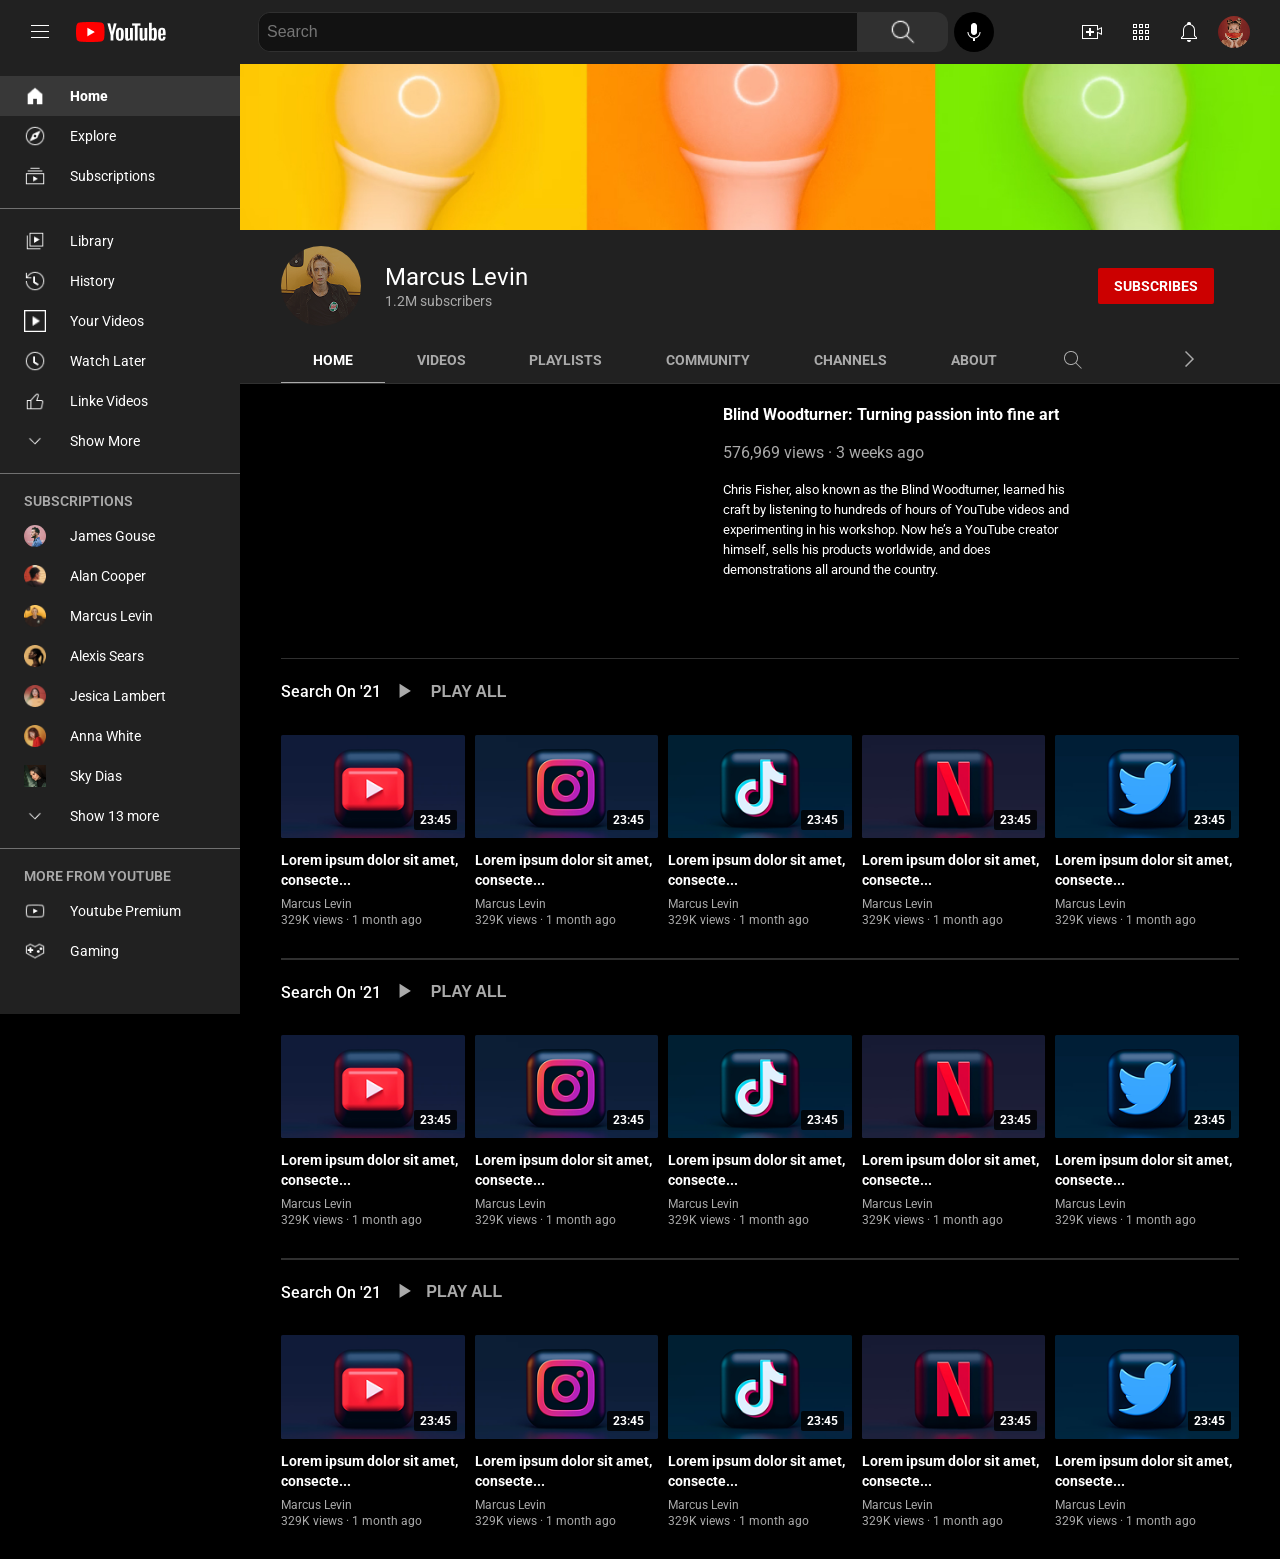
==== channel.html @ 59dda1d0 "비디오 섹션 추가" ====
<!doctype html>
<html lang="ko">
  <head>
    <meta charset="UTF-8" />
    <link rel="icon" type="image/x-icon" href="./favicon.ico" />
    <meta name="viewport" content="width=device-width, initial-scale=1.0" />
    <meta name="description" content="이스트소프트 오르미 프론트엔드 15기 First Class 1차 프로젝트 Youtube 클론 코딩입니다." />
    <meta name="author" content="정다혜, 김내현, 김지훈" />
    <meta name="keywords" content="유튜브 클론, HTML, CSS, Video, 오르미, 이스트소프트" />
    <!-- material icon -->
    <link href="https://fonts.googleapis.com/css2?family=Material+Symbols+Outlined" rel="stylesheet" />
    <!--- reset css --->
    <link rel="stylesheet" href="./css/reset.css" />
    <link rel="stylesheet" href="./css/common.css" />
    <link rel="stylesheet" href="./css/header.css" />
    <link rel="stylesheet" href="./css/channel.css" />

    <title>First Class Youtube - Channel</title>
  </head>
  <body>
    <div class="container">
      <header class="header">
        <!-- 모바일 검색창 체크 박스 -->
        <input type="checkbox" id="MobileSearch" class="mobile-checkbox" />
        <!-- 햄배거 버튼 체크박스 -->
        <input type="checkbox" id="CheckBox" class="header-hamburger" />
        <div class="hamburger-container">
          <label for="CheckBox" class="hamburger-label">
            <img src="./images/main/icon-hamburger.png" alt="햄버거버튼" />
          </label>
          <img src="./images/main/Logo.png" alt="로고" class="logo-img" />
        </div>
        <!-- 헤더 검색 컨테이너 -->
        <div class="search-container">
          <!-- 모바일 뒤로가기 버튼 -->
          <label for="MobileSearch" class="back-btn">←</label>
          <!--  검색 컨테이너 -->
          <div class="header-search-container">
            <div class="header-search">
              <input type="text" placeholder="Search" />
              <!-- 검색 히스토리 -->
              <div class="search-history">
                <ul>
                  <li>
                    <a href="#"><span class="material-symbols-outlined"> history </span> 오르미 <span class="material-symbols-outlined history-close"> close </span></a>
                  </li>
                  <li>
                    <a href="#"><span class="material-symbols-outlined"> history </span> 프론트엔드 <span class="material-symbols-outlined history-close"> close </span></a>
                  </li>
                  <li>
                    <a href="#"><span class="material-symbols-outlined"> history </span> First Class <span class="material-symbols-outlined history-close"> close </span></a>
                  </li>
                  <li>
                    <a href="#"><span class="material-symbols-outlined"> history </span> 프로젝트 <span class="material-symbols-outlined history-close"> close </span></a>
                  </li>
                </ul>
              </div>
            </div>
            <button class="search-btn">
              <img src="./images/main/btn-search.png" alt="검색버튼" />
            </button>
          </div>
          <!-- 마이크 버튼 -->
          <div class="header-mic-container">
            <img src="./images/main/btn-mic.png" alt="마이크버튼" />
          </div>
        </div>
        <!-- 헤더 네비 영역 -->
        <nav class="header-nav">
          <div class="header-nav-container">
            <!-- 모바일용 검색버튼 -> 클릭시 검색창 출력 -->
            <label for="MobileSearch" class="mobile-search-label">
              <img src="./images/main/btn-search.png" alt="검색버튼" />
            </label>
            <!-- 헤더-오른쪽-네비 -->
            <img src="./images/main/btn-video.png" alt="비디오버튼" class="header-profile header-play" />
            <img src="./images/main/btn-apps.png" alt="앱버튼" class="header-profile" />
            <div class="notification-container">
              <input type="checkbox" id="NotificationBtn" class="notification-btn" />
              <label for="NotificationBtn" class="notification-label">
                <img src="./images/main/btn-notifications.png" alt="알림버튼" class="header-notification"/>
              </label>
              <div class="notification-dropdown">
                <div class="notification-dropdown-area">
                  <a href="#">
                    <p>알림</p>
                    <img src="./images/main/btn-settings.png" alt="알림 버튼" class = "header-notification">
                  </a>
                </div>
                <div class = "notification-area">
                  <h2>여기에 알림이 표시 됩니다.</h2>
                </div>
              </div>
            </div>
            <div class="profile-container">
              <input type="checkbox" id="ProfileBtn" class="profile-btn" />
              <label for="ProfileBtn" class="profile-label">
                <img src="./images/main/icon-User-Avatar-1.png" alt="프로필" class="header-profile" />
              </label>
              <div class="profile-dropdown">
                <div class="profile-dropdown-area">
                  <a href="#">
                    <img src="./images/main/icon-User-Avatar-1.png" alt="프로필" class="header-profile" />
                    <p>Scarlett Johansson</p>
                  </a>

                </div>
                <div class="profile-dropdown-area">
                  <a href="#">Google 계정</a>
                  <a href="#">계정 전환</a>
                  <a href="#">로그아웃</a>
                </div>
                <div class="profile-dropdown-area">
                  <a href="#">YouTube 스튜디오</a>
                  <a href="#">프리미엄 혜택</a>
                  <a href="#">구매 항목 및 멤버십</a>
                </div>
                <div class="profile-dropdown-area">
                  <a href="#">YouTube의 내 데이터</a>
                  <a href="#">디자인: 기기 테마</a>
                  <a href="#">표시언어: 한국어</a>
                  <a href="#">제한모드: 사용 안함</a>
                  <a href="#">위치: 한국</a>
                  <a href="#">키보드 단축키</a>
                </div>
                <div class="profile-dropdown-area profile-dropdown-last">
                  <a href="#">설정</a>
                  <a href="#">고객센터</a>
                  <a href="#">의견 보내기</a>
                </div>
              </div>
            </div>
          </div>
        </nav>
      </header>
      <!-- ===================== 채널 배너 ====================== -->
      <main class="channel">
        <!--- 채널 :: 커버 이미지 -->
        <section class="channel-banner">
          <img src="./images/img/channel-banner.jpg" alt="채널 커버 이미지" />
        </section>

        <!-- ===================== 채널 정보 ===================== -->
        <section class="channel-cover">
          <!-- 왼쪽: 프로필 이미지 + 채널 정보 -->
          <div class="channel-title">
            <img src="./images/img/User-Avatar.png" alt="Marcus Levin 프로필 이미지" />

            <div class="channel-profile">
              <h1 class="channel-name">Marcus Levin</h1>
              <p class="channel-subscribers">1.2M subscribers</p>
            </div>
          </div>
          <a href="#subscribeModal" class="btn-subscribes"><span>Subscribes</span></a>
        </section>

        <!-- HOME·VIDEOS 선택 상태 저장 -->
        <input type="radio" name="channel-tab" id="tab-home" class="tab-radio" checked />
        <input type="radio" name="channel-tab" id="tab-videos" class="tab-radio" />

        <!-- ===================== 네비게이션바 ===================== -->
        <nav class="channel-toolbar">
          <ul>
            <li><label for="tab-home" class="channel-tab">HOME</label></li>
            <li><label for="tab-videos" class="channel-tab">VIDEOS</label></li>
            <li><a href="#">PLAYLISTS</a></li>
            <li><a href="#">COMMUNITY</a></li>
            <li><a href="#">CHANNELS</a></li>
            <li><a href="#">ABOUT</a></li>
          </ul>
          <!--  네이게이션바 안에 있는 버튼 (돋보기 , 화살표)  -->
          <div class="channel-actions">
            <button class="channel-search-btn">
              <!-- 돋보기 이미지 -->
              <img src="./images/img/search.png" alt="검색" />
            </button>
            <button class="channel-arrow-btn">
              <!-- 오른쪽 화살표 이미지 -->
              <img src="./images/img/chevron-right.png" alt="다음" />
            </button>
          </div>
        </nav>

        <!-- HOME에서 보여줄 기존 내용 -->
        <div class="home-content">

        <!-- ===================== 채널 :: 왼쪽 유튜브 영상 ===================== -->
        <section class="small-video">
          <div class="player">
            <iframe class="youtube-player" src="https://www.youtube.com/embed/jqlDfEeY0co" title="Blind Woodturner: Turning passion into fine art" allow="accelerometer; autoplay; clipboard-write; encrypted-media; gyroscope; picture-in-picture; web-share" allowfullscreen> </iframe>
          </div>
          <!-- 채널 :: 오른쪽 | 영상 설명 -->
          <div class="video-description">
            <h2 class="video-title">Blind Woodturner: Turning passion into fine art</h2>
            <p class="video-time">576,969 views · 3 weeks ago</p>
            <p class="video-desc">
              Chris Fisher, also known as the Blind Woodturner, learned his<br />
              craft by listening to hundreds of hours of YouTube videos and experimenting in his workshop. Now he’s a YouTube creator<br />
              himself, sells his products worldwide, and does<br />
              demonstrations all around the country.
            </p>
          </div>


        </section>

        <!-- ===================== 영상 섹션 1 ===================== -->
        <section class="playlist">
          <!-- 섹션 1 :: 제목 -->
          <div class="playlist-header">
            <h2 class="playlist-title">Search On '21</h2>
            <!-- PLAY ALL -->
            <button type="button" class="play-all-btn">▶ &nbsp;&nbsp;&nbsp;PLAY ALL</button>
          </div>
          <!-- 섹션 1 :: 영상 카드 목록 -->
          <div class="playlist-content">
            <!-- 섹션 1 :: 영상 카드 -->
            <!-----------------------------------< 영상 01 >---------------------------------->
            <article class="video-card">
              <div class="video-relative">
                <img src="./images/img/youtube-img.png" alt="영상 썸네일" />
                <span class="play-time">23:45</span>
              </div>
              <h3 class="video-card-title">Lorem ipsum dolor sit amet, consecte...</h3>
              <p class="video-channel">Marcus Levin</p>
              <p class="video-meta">329K views · 1 month ago</p>
            </article>
            <!-----------------------------------< 영상 02 >---------------------------------->
            <article class="video-card">
              <div class="video-relative">
                <img src="./images/img/instagram-img.png" alt="영상 썸네일" />
                <span class="play-time">23:45</span>
              </div>
              <h3 class="video-card-title">Lorem ipsum dolor sit amet, consecte...</h3>
              <p class="video-channel">Marcus Levin</p>
              <p class="video-meta">329K views · 1 month ago</p>
            </article>
            <!-----------------------------------< 영상 03 >---------------------------------->
            <article class="video-card">
              <div class="video-relative">
                <img src="./images/img/tictok-img.png" alt="영상 썸네일" />
                <span class="play-time">23:45</span>
              </div>
              <h3 class="video-card-title">Lorem ipsum dolor sit amet, consecte...</h3>
              <p class="video-channel">Marcus Levin</p>
              <p class="video-meta">329K views · 1 month ago</p>
            </article>
            <!-----------------------------------< 영상 04 >---------------------------------->
            <article class="video-card">
              <div class="video-relative">
                <img src="./images/img/Netflix-img.png" alt="영상 썸네일" />
                <span class="play-time">23:45</span>
              </div>
              <h3 class="video-card-title">Lorem ipsum dolor sit amet, consecte...</h3>
              <p class="video-channel">Marcus Levin</p>
              <p class="video-meta">329K views · 1 month ago</p>
            </article>
            <!-----------------------------------< 영상 05 >---------------------------------->
            <article class="video-card">
              <div class="video-relative">
                <img src="./images/img/twitter-img.png" alt="영상 썸네일" />
                <span class="play-time">23:45</span>
              </div>
              <h3 class="video-card-title">Lorem ipsum dolor sit amet, consecte...</h3>
              <p class="video-channel">Marcus Levin</p>
              <p class="video-meta">329K views · 1 month ago</p>
            </article>
          </div>
        </section>
        <section class="playlist">
          <!-- 섹션 1 :: 제목 -->
          <div class="playlist-header">
            <h2 class="playlist-title">Search On '21</h2>
            <!-- PLAY ALL -->
            <button type="button" class="play-all-btn">▶ &nbsp;&nbsp;&nbsp;PLAY ALL</button>
          </div>
          <!-- 섹션 1 :: 영상 카드 목록 -->
          <div class="playlist-content">
            <!-- 섹션 1 :: 영상 카드 -->
            <!-----------------------------------< 영상 01 >---------------------------------->
            <article class="video-card">
              <div class="video-relative">
                <img src="./images/img/youtube-img.png" alt="영상 썸네일" />
                <span class="play-time">23:45</span>
              </div>
              <h3 class="video-card-title">Lorem ipsum dolor sit amet, consecte...</h3>
              <p class="video-channel">Marcus Levin</p>
              <p class="video-meta">329K views · 1 month ago</p>
            </article>
            <!-----------------------------------< 영상 02 >---------------------------------->
            <article class="video-card">
              <div class="video-relative">
                <img src="./images/img/instagram-img.png" alt="영상 썸네일" />
                <span class="play-time">23:45</span>
              </div>
              <h3 class="video-card-title">Lorem ipsum dolor sit amet, consecte...</h3>
              <p class="video-channel">Marcus Levin</p>
              <p class="video-meta">329K views · 1 month ago</p>
            </article>
            <!-----------------------------------< 영상 03 >---------------------------------->
            <article class="video-card">
              <div class="video-relative">
                <img src="./images/img/tictok-img.png" alt="영상 썸네일" />
                <span class="play-time">23:45</span>
              </div>
              <h3 class="video-card-title">Lorem ipsum dolor sit amet, consecte...</h3>
              <p class="video-channel">Marcus Levin</p>
              <p class="video-meta">329K views · 1 month ago</p>
            </article>
            <!-----------------------------------< 영상 04 >---------------------------------->
            <article class="video-card">
              <div class="video-relative">
                <img src="./images/img/Netflix-img.png" alt="영상 썸네일" />
                <span class="play-time">23:45</span>
              </div>
              <h3 class="video-card-title">Lorem ipsum dolor sit amet, consecte...</h3>
              <p class="video-channel">Marcus Levin</p>
              <p class="video-meta">329K views · 1 month ago</p>
            </article>
            <!-----------------------------------< 영상 05 >---------------------------------->
            <article class="video-card">
              <div class="video-relative">
                <img src="./images/img/twitter-img.png" alt="영상 썸네일" />
                <span class="play-time">23:45</span>
              </div>
              <h3 class="video-card-title">Lorem ipsum dolor sit amet, consecte...</h3>
              <p class="video-channel">Marcus Levin</p>
              <p class="video-meta">329K views · 1 month ago</p>
            </article>
          </div>
        </section>

        <!-- ===================== 영상 섹션 2 ===================== -->
        <section class="playlist">
          <!-- 섹션 2 ::  제목 -->
          <div class="playlist-header">
            <h2 class="playlist-title">Search On '21</h2>
            <!-- PLAY ALL -->
            <button type="button" class="play-all-btn">▶&nbsp;&nbsp;&nbsp;PLAY ALL</button>
          </div>
          <!-- 섹션 2 :: 영상 카드 목록 -->
          <div class="playlist-content">
            <!-- 섹션 2 :: 영상 카드 -->
            <!-----------------------------------< 영상 01 >---------------------------------->
            <article class="video-card">
              <div class="video-relative">
                <img src="./images/img/youtube-img.png" alt="영상 썸네일" />
                <span class="play-time">23:45</span>
              </div>
              <h3 class="video-card-title">Lorem ipsum dolor sit amet, consecte...</h3>
              <p class="video-channel">Marcus Levin</p>
              <p class="video-meta">329K views · 1 month ago</p>
            </article>
            <!-----------------------------------< 영상 02 >---------------------------------->
            <article class="video-card">
              <div class="video-relative">
                <img src="./images/img/instagram-img.png" alt="영상 썸네일" />
                <span class="play-time">23:45</span>
              </div>
              <h3 class="video-card-title">Lorem ipsum dolor sit amet, consecte...</h3>
              <p class="video-channel">Marcus Levin</p>
              <p class="video-meta">329K views · 1 month ago</p>
            </article>
            <!-----------------------------------< 영상 03 >---------------------------------->
            <article class="video-card">
              <div class="video-relative">
                <img src="./images/img/tictok-img.png" alt="영상 썸네일" />
                <span class="play-time">23:45</span>
              </div>
              <h3 class="video-card-title">Lorem ipsum dolor sit amet, consecte...</h3>
              <p class="video-channel">Marcus Levin</p>
              <p class="video-meta">329K views · 1 month ago</p>
            </article>
            <!-----------------------------------< 영상 04 >---------------------------------->
            <article class="video-card">
              <div class="video-relative">
                <img src="./images/img/Netflix-img.png" alt="영상 썸네일" />
                <span class="play-time">23:45</span>
              </div>
              <h3 class="video-card-title">Lorem ipsum dolor sit amet, consecte...</h3>
              <p class="video-channel">Marcus Levin</p>
              <p class="video-meta">329K views · 1 month ago</p>
            </article>
            <!-----------------------------------< 영상 05 >---------------------------------->
            <article class="video-card">
              <div class="video-relative">
                <img src="./images/img/twitter-img.png" alt="영상 썸네일" />
                <span class="play-time">23:45</span>
              </div>
              <h3 class="video-card-title">Lorem ipsum dolor sit amet, consecte...</h3>
              <p class="video-channel">Marcus Levin</p>
              <p class="video-meta">329K views · 1 month ago</p>
            </article>
          </div>
        </section>

      </div>

      <!-- VIDEOS 선택 시 표시할 내용 -->
      <div class="videos-content">
        <section class="playlist">
          <div class="playlist-header">
            <h2 class="playlist-title">Videos</h2>
            <button type="button" class="play-all-btn">
              ▶&nbsp;&nbsp;PLAY ALL
            </button>
          </div>

          <div class="playlist-content">
            <!-- 비디오 카드 넣는 위치 -->
            
            <!-- ------------------- 비 디 오 섹 션 0 1 --------------------- -->
            
            <article class="video-card">
              <div class="video-relative">
                <img src="./images/img/twitter-img.png" alt="영상 썸네일" />
                <span class="play-time">23:45</span>
              </div>
              <h3 class="video-card-title">
                Lorem ipsum dolor sit amet, consecte...
              </h3>
              <p class="video-channel">Marcus Levin</p>
              <p class="video-meta">329K views · 1 month ago</p>
            </article>

            <article class="video-card">
              <div class="video-relative">
                <img src="./images/img/Netflix-img.png" alt="영상 썸네일" />
                <span class="play-time">23:45</span>
              </div>
              <h3 class="video-card-title">
                Lorem ipsum dolor sit amet, consecte...
              </h3>
              <p class="video-channel">Marcus Levin</p>
              <p class="video-meta">329K views · 1 month ago</p>
            </article>

            <article class="video-card">
              <div class="video-relative">
                <img src="./images/img/tictok-img.png" alt="영상 썸네일" />
                <span class="play-time">23:45</span>
              </div>
              <h3 class="video-card-title">
                Lorem ipsum dolor sit amet, consecte...
              </h3>
              <p class="video-channel">Marcus Levin</p>
              <p class="video-meta">329K views · 1 month ago</p>
            </article>

            <article class="video-card">
              <div class="video-relative">
                <img src="./images/img/instagram-img.png" alt="영상 썸네일" />
                <span class="play-time">23:45</span>
              </div>
              <h3 class="video-card-title">
                Lorem ipsum dolor sit amet, consecte...
              </h3>
              <p class="video-channel">Marcus Levin</p>
              <p class="video-meta">329K views · 1 month ago</p>
            </article>

            <article class="video-card">
              <div class="video-relative">
                <img src="./images/img/youtube-img.png" alt="영상 썸네일" />
                <span class="play-time">23:45</span>
              </div>
              <h3 class="video-card-title">
                Lorem ipsum dolor sit amet, consecte...
              </h3>
              <p class="video-channel">Marcus Levin</p>
              <p class="video-meta">329K views · 1 month ago</p>
            </article>

            <!-- ------------------- 비 디 오 섹 션 0 2 --------------------- -->
          
            <article class="video-card">
              <div class="video-relative">
                <img src="./images/img/tictok-img.png" alt="영상 썸네일" />
                <span class="play-time">23:45</span>
              </div>
              <h3 class="video-card-title">
                Lorem ipsum dolor sit amet, consecte...
              </h3>
              <p class="video-channel">Marcus Levin</p>
              <p class="video-meta">329K views · 1 month ago</p>
            </article>

            <article class="video-card">
              <div class="video-relative">
                <img src="./images/img/instagram-img.png" alt="영상 썸네일" />
                <span class="play-time">23:45</span>
              </div>
              <h3 class="video-card-title">
                Lorem ipsum dolor sit amet, consecte...
              </h3>
              <p class="video-channel">Marcus Levin</p>
              <p class="video-meta">329K views · 1 month ago</p>
            </article>

            <article class="video-card">
              <div class="video-relative">
                <img src="./images/img/youtube-img.png" alt="영상 썸네일" />
                <span class="play-time">23:45</span>
              </div>
              <h3 class="video-card-title">
                Lorem ipsum dolor sit amet, consecte...
              </h3>
              <p class="video-channel">Marcus Levin</p>
              <p class="video-meta">329K views · 1 month ago</p>
            </article>

            <article class="video-card">
              <div class="video-relative">
                <img src="./images/img/Netflix-img.png" alt="영상 썸네일" />
                <span class="play-time">23:45</span>
              </div>
              <h3 class="video-card-title">
                Lorem ipsum dolor sit amet, consecte...
              </h3>
              <p class="video-channel">Marcus Levin</p>
              <p class="video-meta">329K views · 1 month ago</p>
            </article>

            <article class="video-card">
              <div class="video-relative">
                <img src="./images/img/twitter-img.png" alt="영상 썸네일" />
                <span class="play-time">23:45</span>
              </div>
              <h3 class="video-card-title">
                Lorem ipsum dolor sit amet, consecte...
              </h3>
              <p class="video-channel">Marcus Levin</p>
              <p class="video-meta">329K views · 1 month ago</p>
            </article>
            <!-- ------------------- 비 디 오 섹 션 0 3 --------------------- -->
          <article class="video-card">
              <div class="video-relative">
                <img src="./images/img/Netflix-img.png" alt="영상 썸네일" />
                <span class="play-time">23:45</span>
              </div>
              <h3 class="video-card-title">
                Lorem ipsum dolor sit amet, consecte...
              </h3>
              <p class="video-channel">Marcus Levin</p>
              <p class="video-meta">329K views · 1 month ago</p>
            </article>

            <article class="video-card">
              <div class="video-relative">
                <img src="./images/img/youtube-img.png" alt="영상 썸네일" />
                <span class="play-time">23:45</span>
              </div>
              <h3 class="video-card-title">
                Lorem ipsum dolor sit amet, consecte...
              </h3>
              <p class="video-channel">Marcus Levin</p>
              <p class="video-meta">329K views · 1 month ago</p>
            </article>

            <article class="video-card">
              <div class="video-relative">
                <img src="./images/img/twitter-img.png" alt="영상 썸네일" />
                <span class="play-time">23:45</span>
              </div>
              <h3 class="video-card-title">
                Lorem ipsum dolor sit amet, consecte...
              </h3>
              <p class="video-channel">Marcus Levin</p>
              <p class="video-meta">329K views · 1 month ago</p>
            </article>

            <article class="video-card">
              <div class="video-relative">
                <img src="./images/img/tictok-img.png" alt="영상 썸네일" />
                <span class="play-time">23:45</span>
              </div>
              <h3 class="video-card-title">
                Lorem ipsum dolor sit amet, consecte...
              </h3>
              <p class="video-channel">Marcus Levin</p>
              <p class="video-meta">329K views · 1 month ago</p>
            </article>

            <article class="video-card">
              <div class="video-relative">
                <img src="./images/img/instagram-img.png" alt="영상 썸네일" />
                <span class="play-time">23:45</span>
              </div>
              <h3 class="video-card-title">
                Lorem ipsum dolor sit amet, consecte...
              </h3>
              <p class="video-channel">Marcus Levin</p>
              <p class="video-meta">329K views · 1 month ago</p>
            </article>
          </div>
        </section>
      </div>
    </main>

    <aside class="aside">
        <div class="aside-logo">
          <label for="CheckBox" class="hamburger-label">
            <img src="./images/main/icon-hamburger.png" alt="" />
          </label>
          <img src="./images/main/Logo.png" class="logo-img" alt="" />
        </div>
        <nav class="aside-nav">
          <section class="aside-nav-container">
            <ul>
              <li class="aside-nav-item active">
                <img src="./images/main/btn-home.png" alt="홈" />
                <p>home</p>
              </li>
              <li class="aside-nav-item">
                <img src="./images/main/btn-explore.png" alt="익스플로어" />
                <p>explore</p>
              </li>
              <li class="aside-nav-item">
                <img src="./images/main/btn-subscriptions.png" alt="서브스크립션" />
                <p>subscriptions</p>
              </li>
            </ul>
          </section>

          <section class="aside-nav-container">
            <ul>
              <li class="aside-nav-item">
                <img src="./images/main/btn-Library.png" alt="라이브러리" />
                <p>library</p>
              </li>
              <li class="aside-nav-item">
                <img src="./images/main/btn-history.png" alt="히스토리" />
                <p>history</p>
              </li>
              <li class="aside-nav-item">
                <img src="./images/main/btn-yourvideos.png" alt="나의 비디오" />
                <p>your videos</p>
              </li>
              <li class="aside-nav-item">
                <img src="./images/main/btn-watchLater.png" alt="와치레이터" />
                <p>watch later</p>
              </li>
              <li class="aside-nav-item">
                <img src="./images/main/btn-likedvideos.png" alt="링크 비디오" />
                <p>linke videos</p>
              </li>
              <li class="aside-nav-item">
                <img src="./images/main/btn-arrowBotton.png" alt="더보기버튼" />
                <p>show more</p>
              </li>
            </ul>
          </section>

          <section class="aside-nav-container">
            <h2>subscriptions</h2>
            <ul>
              <li class="aside-nav-item">
                <img src="./images/main/icon-User-Avatar-2.png" alt="아바타2" class="user-avatar" />
                <p>james gouse</p>
              </li>
              <li class="aside-nav-item">
                <img src="./images/main/icon-User-Avatar-3.png" alt="아바타3" />
                <p>alan cooper</p>
              </li>
              <li class="aside-nav-item">
                <img src="./images/main/icon-User-Avatar-4.png" alt="아바타4" />
                <p>marcus levin</p>
              </li>
              <li class="aside-nav-item">
                <img src="./images/main/icon-User-Avatar-5.png" alt="아바타5" />
                <p>alexis sears</p>
              </li>
              <li class="aside-nav-item">
                <img src="./images/main/icon-User-Avatar-6.png" alt="아바타6" />
                <p>jesica lambert</p>
              </li>
              <li class="aside-nav-item">
                <img src="./images/main/icon-User-Avatar-7.png" alt="아바타7" />
                <p>anna white</p>
              </li>
              <li class="aside-nav-item">
                <img src="./images/main/icon-User-Avatar-8.png" alt="아바타8" />
                <p>sky dias</p>
              </li>
              <li class="aside-nav-item">
                <img src="./images/main/btn-arrowBotton.png" alt="더보기" />
                <p class="item-show">show 13 more</p>
              </li>
            </ul>
          </section>

          <section class="aside-nav-container">
            <h2>more from youtube</h2>
            <ul>
              <li class="aside-nav-item">
                <img src="./images/main/btn-youtubeprimium.png" alt="프리미엄" />
                <p>youtube premium</p>
              </li>
              <li class="aside-nav-item">
                <img src="./images/main/btn-gaming.png" alt="게이밍" />
                <p>gaming</p>
              </li>
              <li class="aside-nav-item">
                <img src="./images/main/btn-live.png" alt="라이브" />
                <p>live</p>
              </li>
              <li class="aside-nav-item">
                <img src="./images/main/btn-sports.png" alt="스포츠" />
                <p>sports</p>
              </li>
            </ul>
          </section>

          <section class="aside-nav-container">
            <ul>
              <li class="aside-nav-item">
                <img src="./images/main/btn-settings.png" alt="세팅" />
                <p>settings</p>
              </li>
              <li class="aside-nav-item">
                <img src="./images/main/btn-report.png" alt="리포트" />
                <p>report history</p>
              </li>
              <li class="aside-nav-item">
                <img src="./images/main/btn-help.png" alt="헬프" />
                <p>help</p>
              </li>
              <li class="aside-nav-item">
                <img src="./images/main/btn-send-feedback.png" alt="피드백" />
                <p>send feedback</p>
              </li>
            </ul>
          </section>
        </nav>
      </aside>

      <!-- 공통 :: 모달 -->
      <div id="subscribeModal" class="modal-layout">
        <div class="modal-layout-inner">
          <a href="#" class="modal-bg"></a>
          <div class="modal-content">
            <div class="subscribe-content">
              <p><span>Marcus Levin</span> 구독을 취소하시겠습니까?</p>
              <div class="subscribe-btn">
                <a href="#">취소</a>
                <a href="#" class="unsubscribe">구독 취소</a>
              </div>
            </div>
          </div>
        </div>
      </div>
    </div>
  </body>
</html>
---- css/common.css ----
/* 공통 :: 폰트 적용 */
body {
  font-family: "Roboto", sans-serif;
}

/* 공통 :: 색상 지정 */
:root {
  --bg: #212121;
  --bg-2: #000000;
  --bg-3: #181818;
  --bg-4: #303030;
  --text: #ffffff;
  --text-2: #aaaaaa;
  --accent: #cc0000;
  --hover: #717171;
}

/* 공통 :: 모달 */
.modal-layout {
  position: fixed;
  width: 100%;
  height: 100%;
  left: 0;
  top: 0;
  z-index: 1000;

  display: none;
}

.modal-layout:target {
  display: block;
}

.modal-bg {
  position: absolute;
  left: 0;
  top: 0;
  width: 100%;
  height: 100%;
  background-color: rgba(0, 0, 0, 0.5);
}

.modal-layout-inner {
  position: relative;
  display: flex;
  width: 100%;
  height: 100%;
  padding: 0 20px;
  align-items: center;
  justify-content: center;
  z-index: 10;
}

.modal-content {
  position: relative;
  max-width: 300px;
  background-color: #fff;
  padding: 16px;
  border-radius: 15px;
  height: 100%;
  max-height: 152px;
}

.subscribe-content p {
  font-size: 0.875rem;
  color: #828282;
  word-break: keep-all;
  padding: 16px 0;
}

.subscribe-content p span {
  color: #000;
}

.subscribe-btn {
  display: flex;
  justify-content: end;
  gap: 10px;
  margin-top: 31px;
}

.subscribe-btn a {
  display: block;
  font-size: 0.9375rem;
  color: #000;
  font-weight: 600;
  padding: 11px 18px;
}

.subscribe-btn a.unsubscribe {
  color: #fe2a3e;
}
---- css/header.css ----
/*=======================
1.컨테이너
=======================*/
.container {
  display: grid;
  grid-template-columns: 240px minmax(0, 1fr);
  grid-template-rows: 64px minmax(0, 1fr);
  grid-template-areas:
    "header header"
    "aside main";
}

/*=======================
2-1.헤더
=======================*/
.header {
  position: fixed;
  top: 0;
  left: 0;
  display: flex;
  background: var(--bg);
  justify-content: space-between;
  align-items: center;
  grid-area: header;
  width: 100%;
  height: 64px;
  z-index: 30;
}

/*=======================
2-2.헤더 햄버거
=======================*/
.hamburger-container {
  display: flex;
  align-items: center;
  justify-content: center;
}

.hamburger-label {
  display: flex;
  align-items: center;
  justify-items: center;
  font-weight: 700;
  color: var(--text);
  margin-left: 20px;
  cursor: pointer;
  font-size: 1.4rem;
}

.hamburger-label:hover {
  background-color: var(--hover);
  border-radius: 50%;
}

.header-hamburger {
  display: none;
}

/* 메인/채널 데스크탑 접기 */
.container:not(.page-video):has(#CheckBox:checked) {
  grid-template-columns: 70px 1fr;
}

.container:not(.page-video):has(#CheckBox:checked) .aside {
  width: 70px;
}

.container:not(.page-video):has(#CheckBox:checked) .aside h2,
.container:not(.page-video):has(#CheckBox:checked) .aside p {
  display: none;
}

/*=======================
2-3. 헤더 로고
=======================*/
.logo-img {
  cursor: pointer;
}

/*=======================
2-4.헤더 검색창
=======================*/
.search-container {
  display: flex;
  width: 100%;
  max-width: 800px;
  padding: 0 32px;
  box-sizing: border-box;
  align-items: center;
  height: 40px;
}

.header-search {
  position: relative;
  background: #121212;
  width: 100%;
  height: 100%;
  border: 1px solid var(--bg-4);
  border-top-left-radius: 12px;
  border-bottom-left-radius: 12px;
}

.header-search input {
  font-size: 1rem;
  color: #aaaaaa;
  font-weight: 400;
  border: none;
  width: 100%;
  height: 100%;
  padding: 8px;
  background: #121212;
  border-top-left-radius: 12px;
  border-bottom-left-radius: 12px;
}

.header-search:focus {
  outline: 0.05px solid var(--hover);
}

.header-search-container {
  display: flex;
  align-items: center;
  width: 100%;
  height: 100%;
}

.search-btn {
  display: flex;
  justify-content: center;
  align-items: center;
  background-color: var(--bg-4);
  width: 64px;
  height: 40px;
  border: none;
  height: 100%;
  width: 15%;
  cursor: pointer;
  border-top-right-radius: 12px;
  border-bottom-right-radius: 12px;
}

.search-btn img {
  width: 30px;
  height: 30px;
}

.search-btn:hover {
  background: var(--hover);
}

.back-btn {
  color: var(--text);
  font-weight: 700;
  border-radius: 50%;
  display: none;
  cursor: pointer;
}

.back-btn:hover {
  background: var(--hover);
}

/*=======================
2-4-1.헤더 검색창 히스토리
=======================*/
.header-search input:focus ~ .search-history {
  display: block;
}

.search-history {
  display: none;
  position: absolute;
  width: 100%;
  padding: 10px;
  left: 0;
  top: calc(100% + 2px);
  border-radius: 15px;
  z-index: 2;
  background-color: var(--bg);
}

.header-search .search-history li:hover {
  background-color: transparent;
}

.search-history li a {
  position: relative;
  display: flex;
  align-items: center;
  gap: 10px;
  padding: 10px 30px 10px 15px;
  font-size: 1rem;
  color: var(--text);
  border-radius: 10px;
}

.search-history li a span {
  font-size: 1.125rem;
}

.search-history .history-close {
  position: absolute;
  right: 8px;
  opacity: 0;
}

.search-history li a:hover .history-close {
  opacity: 1;
}

.search-history li a:hover {
  background-color: var(--bg-4);
}

/*=======================
2-5.헤더 모바일 검색창용
=======================*/
.mobile-search-container {
  display: none;
}

.mobile-checkbox {
  display: none;
}

.mobile-search-label {
  display: none;
  border-radius: 50%;
}

.mobile-search-label img {
  padding: 7px;
  cursor: pointer;
}

.mobile-search-label:hover {
  background: var(--hover);
}

/*=======================
2-6.헤더 마이크
=======================*/
.header-mic-container {
  display: flex;
  align-items: center;
  justify-content: center;
  margin-left: 6px;
  width: 40px;
  height: 40px;
  flex-shrink: 0;
  background: var(--bg-2);
  border-radius: 50%;
}

.header-mic-container img {
  width: 24px;
  height: 24px;
  cursor: pointer;
}

.header-mic-container:hover {
  background: var(--hover);
}

/*=======================
2-7.헤더 네비
=======================*/
.header-nav {
  width: 208px;
  height: 40px;
}

.header-nav-container {
  display: flex;
  justify-content: space-between;
  align-items: center;
  height: 100%;
  margin-right: 30px;
  
}

.header-notification {
  border-radius: 50%;
}

.header-notification-setting{
  cursor: pointer;
  border-radius: 50%;
  padding: 5px;
}

.header-notification-setting:hover{
  background: var(--hover);
}


.header-notification:hover {
  background: var(--hover);
  cursor: pointer;
}

.notification-btn {
  display: none;
}
.notification-container {
  position: relative;
}
.notification-label {
  display: flex;
  /* cursor: pointer; */
  border-radius: 50%;
}

.notification-dropdown {
  display: none;
  position: absolute;
  top: calc(100vh-10px);
  right: 0;
  min-width: 300px;
  min-height: 500px;
  background: var(--bg-4);
  border-radius: 12px;
  z-index: 1000;
  box-shadow: 0 4px 16px rgba(0, 0, 0, 0.4);
}
.notification-dropdown a {
  display: flex;
  align-items: center;
  justify-content: space-between;
  gap: 12px;
  padding: 0 15px;
  font-size: 0.875rem;
  color: var(--text);
  height: 50px;
  cursor: auto;
}
.notification-area {
  display: flex;
  flex-direction: column;
  align-items: center;
  justify-content: center;
  min-height: 500px;
}

.notification-area h2,
.notification-area p {
  color: var(--text);
  font-size: 0.875rem;
}

.notification-dropdown-area {
  border-bottom: 1px solid var(--hover);
}

.notification-dropdown-last {
  border-bottom: none;
}

.notification-btn:checked ~ .notification-dropdown {
  display: block;
}

.header-profile {
  cursor: pointer;
  border-radius: 50%;
}

.header-profile:hover {
  background: var(--hover);
}



.profile-btn {
  display: none;
}
.profile-container {
  position: relative;
}
.profile-label {
  display: flex;
  cursor: pointer;
  border-radius: 50%;
}
.profile-label:hover {
  background: var(--hover);
  transform: scale(1.1);
}
.profile-dropdown {
  display: none;
  position: absolute;
  top: 0;
  right: 40px;
  min-width: 200px;
  background: var(--bg-4);
  border-radius: 12px;
  padding: 8px 0;
  z-index: 1000;
  box-shadow: 0 4px 16px rgba(0, 0, 0, 0.4);
}
.profile-dropdown a {
  display: flex;
  align-items: center;
  padding: 15px 16px;
  font-size: 0.875rem;
  color: var(--text);
  gap: 12px;
}
.profile-dropdown-area {
  border-bottom: 1px solid var(--hover);
}

.profile-dropdown-last {
  border-bottom: none;
}
.profile-dropdown a:hover {
  background: var(--hover);
}

.header-profile-name a{
  cursor: auto;
}

.header-profile-name a:hover{
  background: inherit;
}

.header-profile-img{
  cursor: auto;
}

.profile-btn:checked ~ .profile-dropdown {
  display: block;
}

/*=======================
3-1.사이드바
=======================*/
.aside {
  grid-area: aside;
  width: 240px;
  background: var(--bg);
  position: fixed;
  top: 64px;
  left: 0;
  padding-bottom: 50px;
  z-index: 300;
}

.aside-logo {
  display: none;
}

.aside-nav {
  top: 64px;
  overflow-y: auto;
  height: 100vh;
  box-sizing: border-box;
  padding-bottom: 64px;
}

.aside-nav-container ul {
  list-style: none;
}

.aside-nav-item {
  display: flex;
  color: var(--text);
  align-items: center;
  gap: 24px;
  height: 40px;
  padding: 0 24px;
  cursor: pointer;
}

.aside-nav-item p:not(.item-show) {
  text-transform: capitalize;
}

.item-show::first-letter {
  text-transform: uppercase;
}

.aside-nav-item:hover {
  background: #383838;
  transition: background 0.3s;
}

.aside-nav-item p {
  font-size: 0.875rem;
}

.aside-nav-item.active {
  background: #383838;
  font-weight: 800;
}

.aside-nav-container {
  padding: 12px 0;
  border-bottom: 1px solid var(--hover);
}

.aside-nav-container h2 {
  color: var(--text-2);
  font-weight: 700;
  font-size: 0.875rem;
  text-transform: uppercase;
  padding: 8px 24px;
  font-weight: 600;
}

.aside-nav-item img {
  width: 22px;
  height: 22px;
}

.user-avatar {
  border-radius: 50%;
}

/*=======================
3-2.사이드바 스크롤
=======================*/
.aside-nav::-webkit-scrollbar {
  width: 6px;
}

.aside-nav::-webkit-scrollbar-track {
  background: transparent;
}

.aside-nav::-webkit-scrollbar-thumb {
  background: var(--hover);
  border-radius: 10px;
}

.aside-nav::-webkit-scrollbar-thumb:hover {
  background: #909090;
}

/*=======================
3-3. 비디오 페이지 전용 사이드바
=======================*/
.page-video {
  grid-template-columns: 1fr;
  grid-template-areas:
    "header"
    "main";
}

.page-video:has(#CheckBox:checked) {
  grid-template-columns: 1fr;
}

.page-video .aside {
  display: block;
  width: 240px;
  top: 0;
  left: 0;
  height: 100vh;
  z-index: 300;
  transform: translateX(-100%);
  transition: transform 0.3s ease;
}

.page-video .aside h2,
.page-video .aside p {
  display: block;
}

.page-video .aside-logo {
  display: flex;
  align-items: center;
  height: 64px;
  gap: 14px;
}

.page-video:has(#CheckBox:checked) .aside {
  transform: translateX(0);
  width: 240px;
}

.page-video:has(#CheckBox:checked)::after {
  content: "";
  display: block;
  position: fixed;
  inset: 0;
  background: rgba(0, 0, 0, 0.5);
  z-index: 200;
}

/*=======================
4-1. 반응형(테블릿)
=======================*/
@media (max-width: 1024px) {
  .container:not(.page-video) .aside-logo {
    display: none;
  }

  .container:not(.page-video) .aside {
    width: 70px;
    top: 64px;
    height: calc(100vh - 64px);
  }

  .container:not(.page-video):has(#CheckBox:checked) .aside {
    width: 240px;
    top: 0;
    height: 100vh;
    z-index: 300;
  }

  .container:not(.page-video):has(#CheckBox:checked) .aside-logo {
    display: flex;
    align-items: center;
    height: 64px;
    gap: 12px;
  }

  .mic-container {
    margin-left: 10px;
  }

  .container:not(.page-video) {
    grid-template-columns: 70px minmax(0, 1fr);
  }

  .container:not(.page-video) .aside {
    width: 70px;
    z-index: 10;
    transition: width 0.3s;
  }

  .container:not(.page-video) .aside h2,
  .container:not(.page-video) .aside p {
    display: none;
  }

  .container:not(.page-video):has(#CheckBox:checked) .aside {
    width: 240px;
  }

  .container:not(.page-video):has(#CheckBox:checked) .aside h2,
  .container:not(.page-video):has(#CheckBox:checked) .aside p {
    display: block;
  }

  .container:not(.page-video):has(#CheckBox:checked) .aside-nav-item {
    justify-content: flex-start;
    padding: 0 24px;
    gap: 24px;
  }

  .container:not(.page-video):has(#CheckBox:checked) .main::after,
  .container:not(.page-video):has(#CheckBox:checked) .channel::after {
    content: "";
    position: fixed;
    top: 64px;
    left: 0;
    width: 100%;
    height: calc(100vh - 64px);
    background: rgba(0, 0, 0, 0.5);
    z-index: 200;
  }

  .container:not(.page-video):has(#CheckBox:checked) .header::after {
    content: "";
    position: fixed;
    top: 0;
    left: 0;
    width: 100%;
    height: 64px;
    background: rgba(0, 0, 0, 0.5);
    z-index: 1000;
  }
}

/*=======================
4-2.반응형(모바일)
=======================*/
@media (max-width: 768px) {
  .container:not(.page-video) {
    grid-template-columns: 1fr;
    grid-template-areas:
      "header"
      "main";
  }

  .container:not(.page-video) .aside {
    display: block;
    width: 240px;
    top: 0;
    left: 0;
    height: 100vh;
    z-index: 300;
    transform: translateX(-100%);
    transition: transform 0.3s ease;
  }

  .container:not(.page-video) .aside-logo {
    display: flex;
    align-items: center;
    height: 64px;
    gap: 14px;
  }

  .container:not(.page-video) .aside h2,
  .container:not(.page-video) .aside p {
    display: block;
  }

  .container:not(.page-video):has(#CheckBox:checked) {
    grid-template-columns: 1fr;
  }

  .container:not(.page-video):has(#CheckBox:checked) .aside {
    transform: translateX(0);
    width: 240px;
  }

  .container:not(.page-video):has(#CheckBox:checked) .aside h2,
  .container:not(.page-video):has(#CheckBox:checked) .aside p {
    display: block;
  }

  .search-container {
    display: none;
  }

  .mobile-search-label {
    display: block;
  }
  #MobileSearch:checked ~ .header-nav {
    display: none;
  }

  #MobileSearch:checked ~ .hamburger-container {
    display: none;
  }

  #MobileSearch:checked ~ .search-container {
    display: flex;
    width: 100%;
    height: 40px;
    align-items: center;
  }

  .back-btn {
    display: flex;
    align-items: center;
    justify-content: center;
    width: 40px;
    height: 40px;
    padding: 0 7px;
    margin-right: 24px;
    margin-left: 12px;
    cursor: pointer;
    color: var(--text);
    font-size: 1.5rem;
  }

  .header-mic-container {
    margin-right: 12px;
  }
}
---- css/channel.css ----
/* ===================== 기본 설정 ===================== */
body {
  background-color: var(--bg-2);
  color: var(--text);
}

button {
  border: none;
  background: none;
  cursor: pointer;
}

/* ===================== 전체 채널 ===================== */
.channel {
  --content-padding: clamp(24px, 3.2vw, 64px); /* 화면에 따라 콘텐츠 여백 조절 */
  grid-area: main;        /* 부모 Grid의 메인 영역에 배치 */
  width: 100%;            /* 메인 영역의 가로폭을 전부 사용 */
  max-width: none;        /* 기존 1200px 최대 너비 제한 해제 */
  min-width: 0;           /* 내부 콘텐츠로 인한 가로 넘침 방지 */
  margin: 0;              /* 중복된 바깥 여백 제거 */
  padding: 0;             /* 배너를 좌우 끝까지 표시 */
  box-sizing: border-box; /* 패딩과 테두리를 너비 안에 포함 */
  background-color: #000; /* 채널 영역 배경색 */
  
}

/* ===================== 채널 배너 ===================== */

.channel-banner {
    width: 100%;
}

.channel-banner img {
    width: 100%;
    display: block;
}

/* ===================== 채널 정보 ===================== */
/* ===================== 프로필 + 구독 버튼 전체 영역 ===================== */
.channel-cover {
  width: 100%;
  height: 106px;
  padding: 0 var(--content-padding);

  display: flex;
  justify-content: space-between;
  align-items: flex-start;

  background-color: var(--bg);
  position: relative;
}

.channel-title {
  display: flex;
  align-items: center;
  gap: 24px;
}

.channel-title img {
    width: 80px;
    height: 80px;
    border-radius: 50%;
    margin-top: 16px;
    opacity: 65%;
    cursor: pointer; 
}

.channel-name {
    margin-top: 16px;
    font-size: 1.5rem;
    font-weight: 400;
    cursor: pointer;
}
/* 채널 :: 구독자수 */
.channel-subscribers {
    margin-top: 0.3125rem;
    font-size: 0.875rem;
    color: var(--text-2);
}

/* ===================== 채널 :: 네이게이션바 ===================== */

/*  네비게이션바 :: 메뉴 전체 영역  */
nav.channel-toolbar {
  width: 100%;
  height: 48px;
  padding: 0 var(--content-padding);
  box-sizing: border-box;

  background-color: var(--bg);
  transition: background-color 0.3s ease;
  border-bottom: 1px solid var(--bg-4);

  display: flex;
  align-items: center;
  position: sticky;
  top: 56px;
  z-index: 20;
}

.channel-actions {
  width: auto;
  min-width: 180px;
  height: 48px;
  margin-left: auto;
  padding: 0 25px 0 20px;

  display: flex;
  align-items: center;
  justify-content: space-between;
  flex: 1;
}
/* 네비게이션바 :: 돋보기, 화살표 */
.channel-search-btn,
.channel-arrow-btn {
    width: 48px;
    height: 48px;
    padding: 0;
    margin: 0;

    display: flex;
    align-items: center;
    justify-content: center;

    border: 1px solid transparent; /* 평소에는 안 보임 */
    border-radius: 4px;
    background: none;
    cursor: pointer;
}
.channel-arrow-btn {
  transform: none; /* 살짝 왼쪽 */
}
nav.channel-toolbar ul {
    display: flex;
    align-items: center;
    height: 100%;
    margin: 0;
    padding: 0;
    list-style: none;
}

nav.channel-toolbar li {
  height: 100%;    /* 네비바 높이 사용 */
  display: flex;   /* 메뉴 내부 정렬 */
  flex: 0 0 auto;  /* 반응형에서 메뉴 너비 유지 */
}

/* 메뉴 링크와 HOME/VIDEOS 탭의 공통 모양 */
nav.channel-toolbar a, 
nav.channel-toolbar .channel-tab{
    height: 100%;

    display: flex;
    justify-content: center;
    align-items: center;

    color: var(--text-2);
    font-size: 0.875rem;
    font-weight: 700;
    text-decoration: none;
    white-space: nowrap; /* 메뉴 줄바꿈 방지 */
    cursor: pointer;     /* HOME/VIDEOS에도 손가락 표시 */

    position: relative;
    transition: opacity 0.01s ease; /* 투명도가 부드럽게 바뀜 */
}
nav.channel-toolbar a:hover,
nav.channel-toolbar .channel-tab:hover {
    color: var(--text); 
    opacity: 1; /* 마우스 올리면 선명하게 */
    
}
/* 현재 선택된 메뉴의 글자색 유지 */
nav.channel-toolbar a.active {
    color: var(--text);
    opacity: 1; /* 선택된 메뉴는 항상 선명하게 */
}

/* 네비게이션바 :: HOME, VIDEOS, PLAYLISTS, COMMUNITY, CHANNELS, ABOUT */

/* HOME과 VIDEOS는 label 태그 */
nav.channel-toolbar li:nth-child(1) .channel-tab {
  width: 104px; /* HOME 너비 */
}

nav.channel-toolbar li:nth-child(2) .channel-tab {
  width: 113px; /* VIDEOS 너비 */
}

/* 나머지 메뉴는 a 태그 */
nav.channel-toolbar li:nth-child(3) a {
  width: 136px; /* PLAYLISTS */
}

nav.channel-toolbar li:nth-child(4) a {
  width: 148px; /* COMMUNITY */
}

nav.channel-toolbar li:nth-child(5) a {
  width: 137px; /* CHANNELS */
}

nav.channel-toolbar li:nth-child(6) a {
  width: 110px; /* ABOUT */
}

/* 모든 메뉴 밑줄 */
nav.channel-toolbar a::after,
nav.channel-toolbar .channel-tab::after {
  content: "";
  width: 100%;
  height: 1px;

  position: absolute;
  left: 0;
  bottom: 0;

  background-color: var(--text-2);
  opacity: 0;                       /* 기본 상태에서는 숨김 */
  transition: opacity 0.8s ease;    /* 밑줄이 천천히 나타남 */
}

/* 일반 메뉴 hover 및 active 밑줄 */
nav.channel-toolbar a:hover::after,
nav.channel-toolbar a.active::after {
  opacity: 1;
}

/* HOME과 VIDEOS hover 밑줄 */
nav.channel-toolbar .channel-tab:hover::after {
  opacity: 1;
}

/* 선택된 HOME 밑줄 */
#tab-home:checked
  ~ .channel-toolbar
  label[for="tab-home"]::after {
  opacity: 1;
}

/* 선택된 VIDEOS 밑줄 */
#tab-videos:checked
  ~ .channel-toolbar
  label[for="tab-videos"]::after {
  opacity: 1;
}

/* 선택된 HOME 또는 VIDEOS 글자색 */
#tab-home:checked
  ~ .channel-toolbar
  label[for="tab-home"],
#tab-videos:checked
  ~ .channel-toolbar
  label[for="tab-videos"] {
  color: var(--text);
  opacity: 1;
}


/* ===================== 채널 :: 왼쪽 유튜브 영상 ===================== */
.small-video {
    display: flex;
    gap: 40px;
  
    padding-top: 8px;      /* 위 간격 */
    padding-bottom: 8px;   /* 아래 간격 */
    padding-left: var(--content-padding);  /* 좌우 기존 유지 */
    padding-right: var(--content-padding);
  
    background-color: var(--bg-2);
    margin-top: 12px; /* 네비게이션바와 영상 사이 간격 */
}
/* 채널 :: 유튜브 영상 박스 */
.player {
    width: 42%; /* 고정값 없이 기존보다 크게 */
    aspect-ratio: 16 / 9;
    flex-shrink: 0;
}
/* 채널 :: iframe 실제 유튜브 영상 */
.youtube-player {
    width: 100%;
    height: 100%;
    border: none;
}

/* 채널 :: 오른쪽 | 영상 설명 */
.video-description{
    width: 25rem;
    height: auto;        /* 기존 고정 높이 제거 */
    padding-bottom: 0;   /* 아래 여백 제거 */
    flex: none;
    line-height: 1.6rem;
}
.video-title {
    margin: 0 0 0.875rem;
    
    font-size: 1rem;
    font-weight: 700;
    line-height: 1.375rem;

    cursor: pointer;
}

.video-time {
    margin: 0 0 0.875rem;
    color: var(--text-2);
}

.video-desc {
    margin: 0;

    font-size: 0.825rem;
    line-height: 1.25rem;
}

/* ===================== 섹션 :: 1 , 2 , 3 공 통 ===================== */
.playlist {
  width: 100%;
  margin: 16px 0;
  padding: 0 var(--content-padding) 16px;
  box-sizing: border-box;
}

.playlist-header {
  position: relative;
  padding-top: 1.5rem;
  margin-bottom: 2rem;
  display: flex;
  align-items: center;
  gap: 16px;
}
/* ===== 섹션 :: 헤더 위에 선 추가 ===== */
.playlist-header::before {
    content: "";
    position: absolute; 

    top: 0;
    left: 0;
    right: 0;

    height: 0.1rem;
    background: var(--bg-4);
}
.playlist-title {
    font-size: 1rem;
    font-weight: 500;
    gap: 1rem;
}
.play-all-btn {
    color: var(--text-2);
    font-size: 1rem;
    font-weight: 700;
    transition: color 0.3s ease; /* 색이 부드럽게 바뀜 */
}
.play-all-btn:hover {
    color: var(--text); /* 마우스를 올리면 흰색 */
}
/* 섹션 :: 카드 목록 */
.playlist-content {
    display: flex;                          /* 카드를 가로로 배치 */
    width: 100%;                            /* 카드 목록 너비 통일 */
    gap: 10px;                              /* 카드 사이 간격 */
}
/* 섹션 :: 카드 */
.video-card {
  width: calc((100% - 40px) / 5);
  min-width: 0;
  flex-shrink: 0;
  border-radius: 1px;
  transition:
    background-color 0.3s ease,
    box-shadow 0.3s ease;
}

.video-card:hover {
  background: var(--bg-4);
  box-shadow: 0 0 0 6px var(--bg-4);
}

.video-relative {
  position: relative;
  margin-bottom: 0.75rem;
}

.video-card img {
  width: 100%;
  aspect-ratio: 16 / 9;
  height: auto;
  object-fit: cover;
  border-radius: 0.1rem;
  margin-bottom: 0;
  cursor: pointer;
  display: block;
}

.play-time {
  position: absolute;
  right: 8px;
  bottom: 8px;
  padding: 4px 6px;
  background: rgba(0, 0, 0, 0.8);
  color: var(--text);
  font-size: 0.75rem;
  font-weight: 700;
  line-height: 1;
  border-radius: 2px;
  pointer-events: none;
}


.video-card-title {
    margin-bottom: 0.5rem;
    font-size: 0.875rem;
    font-weight: 700;
    line-height: 1.25rem;
    cursor: pointer;
}
/* 섹션 :: name | views | days */
.video-meta,
.video-channel {
    font-size: 0.75rem;
    color: var(--text-2);
}

.video-channel {
    margin-bottom: 0.25rem;
}


/* 포인터 올렸을때 흰색으로 */
.channel-toolbar .channel-search-btn img,
.channel-toolbar .channel-arrow-btn img {
  transition: filter 1s ease; /* 부드럽게 색 변화 */
}

.channel-toolbar .channel-search-btn:hover img,
.channel-toolbar .channel-arrow-btn:hover img {
  filter: brightness(0) invert(1); /* 아이콘만 흰색 */
}

/* ===================== 구독 버튼 ===================== */
.btn-subscribes {
    position: absolute;

    top: 38px;    /* 회색 배경 위쪽에서 38px */
    inset-inline-end: calc(var(--content-padding) + 25px);

    width: 116px;
    height: 36px;

    display: flex;
    justify-content: center;
    align-items: center;

    background-color: var(--accent);
    border-radius: 2px;

    overflow: hidden;
    transition: all 0.3s;
}

.btn-subscribes::before {
  content: "";
  position: absolute;
  left: 50%;
  top: 50%;
  width: 30px;
  height: 30px;       
  background-color: #fff;
  border-radius: 50%;
  transform: translate(-50%, -50%);
  opacity: 0;
  transition: all 0.3s;
}

.btn-subscribes:hover::before {
  opacity: 1;
  width: 150px;
  height: 150px;
}

.btn-subscribes span {
  position: relative;
  z-index: 1;
  font-size: 0.875rem;
  color: var(--text);
  font-weight: 700;
  text-transform: uppercase;
  transition: all 0.3s;
}

.btn-subscribes:hover span {
  color: var(--accent);
}

/* ===================== 태블릿 반응형 ===================== */
/* 1024px 이하 화면에서 적용 */
@media (max-width: 1024px) {
  .channel {
    width: 100%; /* 태블릿에서도 전체 너비 사용 */
  }

  nav.channel-toolbar {
    width: 100%;                   /* 화면 가로폭 사용 */
    padding-inline: 24px;          /* 태블릿 좌우 여백 */           
    overflow: hidden;     /* nav 자체의 넘침은 숨김 */
    flex-wrap: nowrap;             /* 메뉴가 다음 줄로 내려가지 않게 설정 */
  }

  .channel-cover,
  nav.channel-toolbar {
    padding-inline: 24px;
  }

  .channel-arrow-btn {
    transform: none;
  }

  nav.channel-toolbar ul {
    min-width: 0;                     /* flex 내부에서 줄어들 수 있게 설정 */
    height: 100%;                     /* 네비게이션바 높이 사용 */
    flex: 1 1 auto;                   /* 남은 너비를 메뉴 영역이 사용 */
    overflow-x: auto;                 /* 메뉴 영역만 가로 스크롤 */
    overflow-y: hidden;               /* 세로 스크롤 방지 */
    white-space: nowrap;              /* 메뉴 줄바꿈 방지 */
    -webkit-overflow-scrolling: touch; /* 터치 스크롤 부드럽게 처리 */
    scrollbar-width: none;    /* Firefox 스크롤바 숨김 */
    -ms-overflow-style: none; /* 구형 Edge 스크롤바 숨김 */
  }
  nav.channel-toolbar ul::-webkit-scrollbar {
  display: none; /* Chrome, Safari, Edge 스크롤바 숨김 */
}
  nav.channel-toolbar li {
    flex: 0 0 auto; /* 각 메뉴 크기가 줄어들지 않게 설정 */
  }
  .channel-actions {
    min-width: 180px;       /* 검색·화살표 영역 너비 유지 */
    flex: 0 0 180px;        /* 버튼 영역은 스크롤되지 않게 고정 */
    padding: 0 25px 0 16px; /* 태블릿 버튼 여백 */
  }

  .small-video {
    gap: 24px;
    padding: 16px 24px;
  }

  .player {
    width: 55%;
  }

  .video-description {
    flex: 1;
    min-width: 0;
    width: auto;
  }

  .video-desc {
    word-break: keep-all;
    overflow-wrap: break-word;
  }

  .playlist {
    padding: 0 24px 24px;
  }

  .playlist-content {
    flex-wrap: wrap;
    gap: 12px;
  }

  .video-card {
    width: calc((100% - 12px) / 2);
  }
}
/* ===================== 모바일 반응형 ===================== */
/* 767px 이하 화면에서 적용 */
@media (max-width: 767px) {
  .channel-cover {
    height: auto;
    padding: 16px;
    flex-direction: column;
    gap: 16px;
  }

  .channel-title {
    gap: 12px;
  }

  .channel-title img {
    width: 56px;
    height: 56px;
    margin-top: 0;
  }

  .channel-name {
    margin-top: 0;
    font-size: 1.25rem;
  }

  .btn-subscribes {
    position: static;
  }

  nav.channel-toolbar {
    padding: 0; /* 모바일 좌우 여백 제거 */
  }
  nav.channel-toolbar ul {
    flex: 1 1 100%; /* 메뉴가 네비게이션바 전체 너비 사용 */
  }
  nav.channel-toolbar li {
    flex: 0 0 auto; /* 각 메뉴 너비 유지 */
  }
  .channel-actions {
    display: none; /* 모바일에서는 검색·화살표 숨김 */
  }

  .small-video {
    flex-direction: column;
    gap: 16px;
    padding: 16px;
  }

  .player,
  .video-card {
    width: 100%;
  }

  .video-desc br {
    display: none;
  }

  .playlist {
    padding: 0 16px 24px;
  }

  .playlist-header {
    padding-top: 24px;
    margin-bottom: 16px;
  }
}


/* 가로 스크롤은 가능하지만 스크롤바는 숨김 */
nav.channel-toolbar,
.playlist-content {
  scrollbar-width: none; /* Firefox */
  -ms-overflow-style: none; /* old Edge */
}

nav.channel-toolbar::-webkit-scrollbar,
.playlist-content::-webkit-scrollbar {
  display: none; /* Chrome, Safari, Edge */
}

/* ====================================== T A P ===================================== */

/* ======================== HOME / VIDEOS 탭 전환 ======================== */

/* 라디오 버튼은 화면에서 숨김 */
.tab-radio {
  position: absolute;
  opacity: 0;
  pointer-events: none;
}

/* HOME와 VIDEOS 콘텐츠는 기본적으로 모두 숨김 */
.home-content,
.videos-content {
  display: none;
}

/* HOME 탭이 선택되면 기존 채널 콘텐츠 표시 */
#tab-home:checked ~ .home-content {
  display: block;
}

/* HOME 탭에서는 새로 추가한 VIDEOS 콘텐츠 숨김 */
#tab-home:checked ~ .videos-content {
  display: none;
}
/* VIDEOS 탭이 선택되면 새로 추가한 비디오 콘텐츠 표시 */
#tab-videos:checked ~ .videos-content {
  display: block;
}



/* ================================ 모달 위치 중앙 =============================== */

/* ================================ P C =============================== */
/* 모달 전체 영역 */
.modal-layout {
  position: fixed;
  inset: 0;                  /* 화면 상하좌우 전체를 덮음 */

  width: 100%;
  height: 100%;

  z-index: 9999;             /* 헤더와 사이드바보다 위에 표시 */
}

/* 모달 팝업 가운데 정렬 */
.modal-layout-inner {
  width: 100%;
  height: 100%;

  display: flex;
  justify-content: center;   /* 화면 가로 가운데 */
  align-items: center;       /* 화면 세로 가운데 */

  position: relative;
}





/* ================================ 모 바 일 =============================== */
/* 3. 모바일에서 태블릿 설정 덮어쓰기 */
@media (max-width: 767px) {
  .modal-layout {
    left: 0;
  }
}

/* 클릭을 막는 어두운 전체 배경 */
.modal-bg {
  position: absolute;
  inset: 0;                  /* 헤더와 사이드바까지 전체 덮기 */

  width: 100%;
  height: 100%;

  cursor: default;
}
/* 기존 모달의 강제 위치값 제거 */
.modal-content {
  position: relative;
  top: auto;
  left: auto;

  margin: 0;
  transform: none;        /* 기존 translate 위치 제거 */
  z-index: 1;             /* 어두운 배경보다 위에 표시 */
}

/* 흰색 모달 팝업 */
.modal-content {
  position: relative;
  top: auto;
  left: auto;

  max-width: calc(100% - 32px); /* 모바일 화면 밖으로 나가지 않게 */
  margin: 0;
  transform: none;

  z-index: 1;                /* 어두운 배경보다 위에 표시 */
}

/* 모달이 열렸을 때 뒷화면 스크롤 금지 */
body:has(#subscribeModal:target) {
  overflow: hidden;
}

/* ====================================== VIDEOS 탭: PC에서 5개씩 3줄 */
.videos-content .playlist-content {
  display: grid;
  grid-template-columns: repeat(5, minmax(0, 1fr));
  /* 가로 간격 10px, 세로 간격 32px */
  column-gap: 10px;
  row-gap: 32px;
}
.videos-content .video-card {
  width: 100%;
}

/* 태블릿 */
@media (max-width: 1024px) {
  .videos-content .playlist-content {
    grid-template-columns: repeat(2, minmax(0, 1fr));
    gap: 24px 12px;
  }
}

/* 모바일 */
@media (max-width: 767px) {
  .videos-content .playlist-content {
    grid-template-columns: 1fr;
    row-gap: 24px;
  }
}
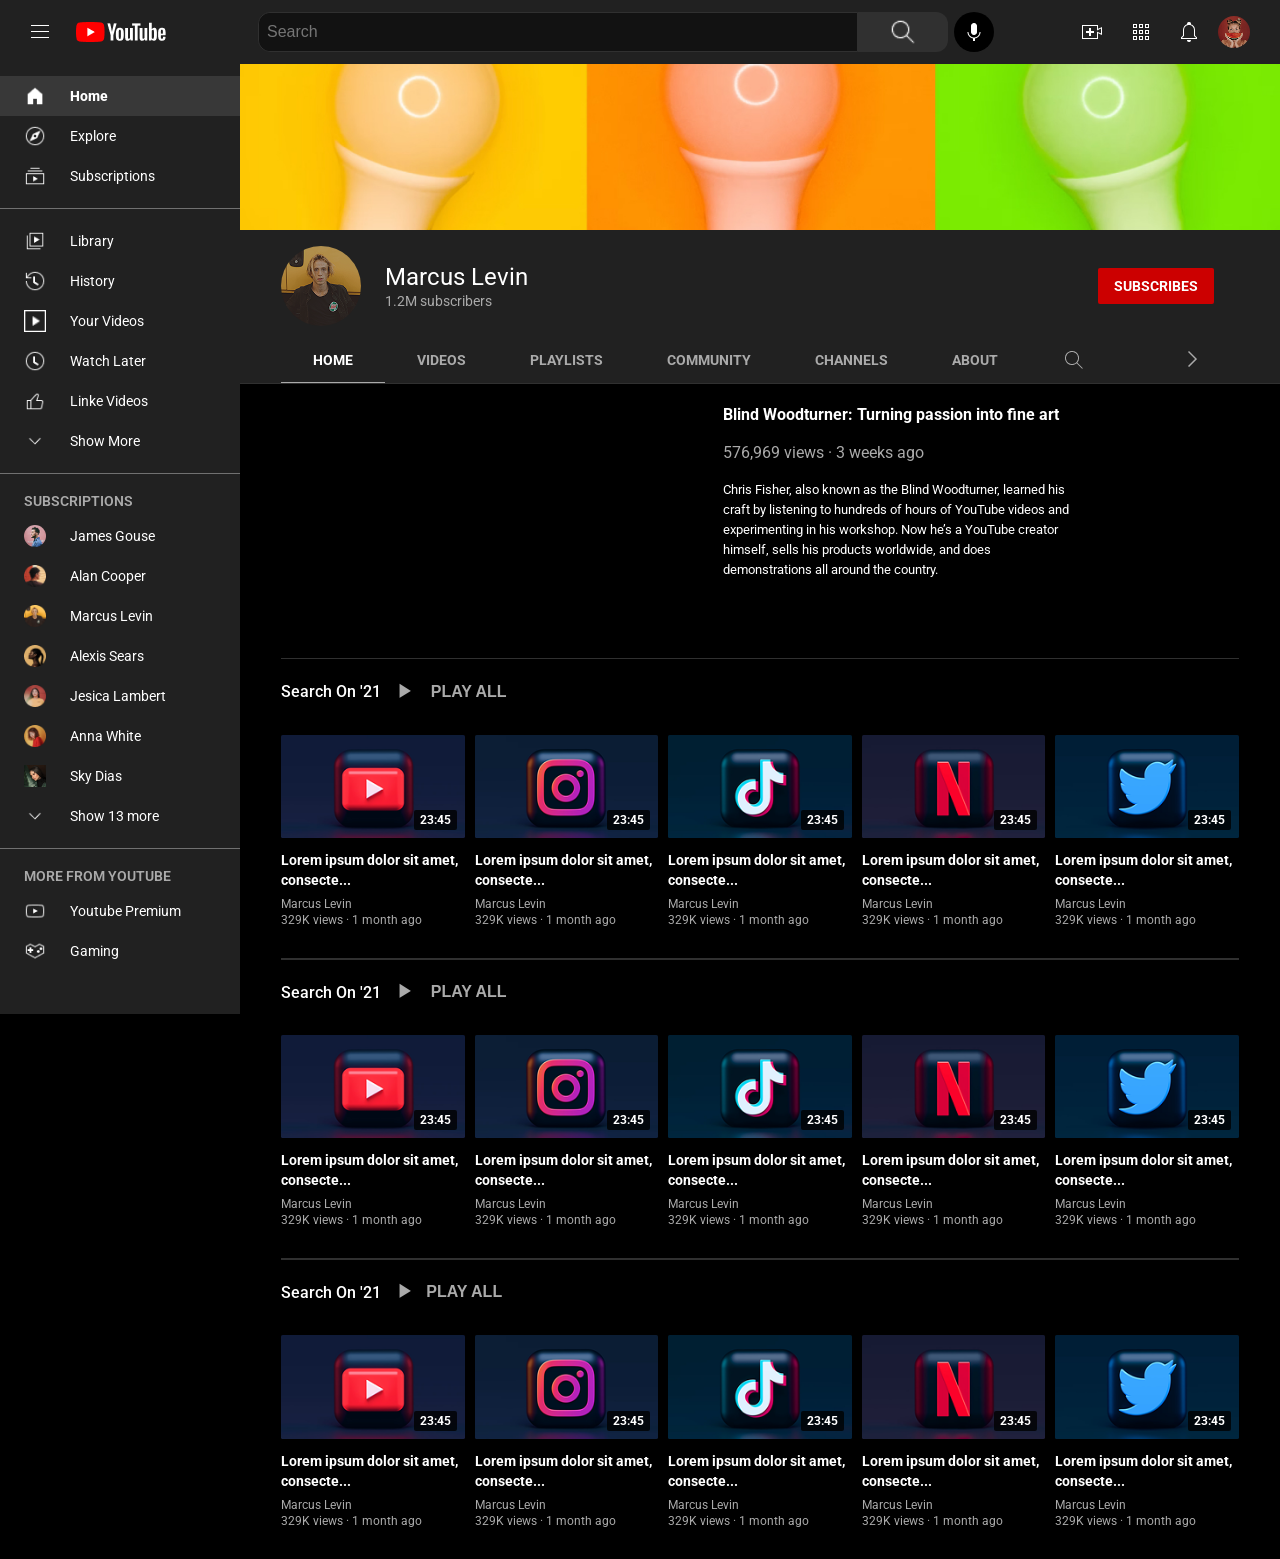
==== commit ce471fdf: "채널 페이지 탭 부분 수정 및 subscribes 버튼 css 수정" ====
--- a/channel.html
+++ b/channel.html
@@ -78,16 +78,16 @@
             <div class="notification-container">
               <input type="checkbox" id="NotificationBtn" class="notification-btn" />
               <label for="NotificationBtn" class="notification-label">
-                <img src="./images/main/btn-notifications.png" alt="알림버튼" class="header-notification"/>
+                <img src="./images/main/btn-notifications.png" alt="알림버튼" class="header-notification" />
               </label>
               <div class="notification-dropdown">
                 <div class="notification-dropdown-area">
                   <a href="#">
                     <p>알림</p>
-                    <img src="./images/main/btn-settings.png" alt="알림 버튼" class = "header-notification">
+                    <img src="./images/main/btn-settings.png" alt="알림 버튼" class="header-notification" />
                   </a>
                 </div>
-                <div class = "notification-area">
+                <div class="notification-area">
                   <h2>여기에 알림이 표시 됩니다.</h2>
                 </div>
               </div>
@@ -103,7 +103,6 @@
                     <img src="./images/main/icon-User-Avatar-1.png" alt="프로필" class="header-profile" />
                     <p>Scarlett Johansson</p>
                   </a>
-
                 </div>
                 <div class="profile-dropdown-area">
                   <a href="#">Google 계정</a>
@@ -167,13 +166,15 @@
             <li><a href="#">COMMUNITY</a></li>
             <li><a href="#">CHANNELS</a></li>
             <li><a href="#">ABOUT</a></li>
+            <li class="tab-search">
+              <button class="channel-search-btn">
+                <!-- 돋보기 이미지 -->
+                <img src="./images/img/search.png" alt="검색" />
+              </button>
+            </li>
           </ul>
-          <!--  네이게이션바 안에 있는 버튼 (돋보기 , 화살표)  -->
+          <!--  네이게이션바 안에 있는 버튼 (화살표)  -->
           <div class="channel-actions">
-            <button class="channel-search-btn">
-              <!-- 돋보기 이미지 -->
-              <img src="./images/img/search.png" alt="검색" />
-            </button>
             <button class="channel-arrow-btn">
               <!-- 오른쪽 화살표 이미지 -->
               <img src="./images/img/chevron-right.png" alt="다음" />
@@ -183,421 +184,386 @@
 
         <!-- HOME에서 보여줄 기존 내용 -->
         <div class="home-content">
-
-        <!-- ===================== 채널 :: 왼쪽 유튜브 영상 ===================== -->
-        <section class="small-video">
-          <div class="player">
-            <iframe class="youtube-player" src="https://www.youtube.com/embed/jqlDfEeY0co" title="Blind Woodturner: Turning passion into fine art" allow="accelerometer; autoplay; clipboard-write; encrypted-media; gyroscope; picture-in-picture; web-share" allowfullscreen> </iframe>
-          </div>
-          <!-- 채널 :: 오른쪽 | 영상 설명 -->
-          <div class="video-description">
-            <h2 class="video-title">Blind Woodturner: Turning passion into fine art</h2>
-            <p class="video-time">576,969 views · 3 weeks ago</p>
-            <p class="video-desc">
-              Chris Fisher, also known as the Blind Woodturner, learned his<br />
-              craft by listening to hundreds of hours of YouTube videos and experimenting in his workshop. Now he’s a YouTube creator<br />
-              himself, sells his products worldwide, and does<br />
-              demonstrations all around the country.
-            </p>
-          </div>
-
-
-        </section>
-
-        <!-- ===================== 영상 섹션 1 ===================== -->
-        <section class="playlist">
-          <!-- 섹션 1 :: 제목 -->
-          <div class="playlist-header">
-            <h2 class="playlist-title">Search On '21</h2>
-            <!-- PLAY ALL -->
-            <button type="button" class="play-all-btn">▶ &nbsp;&nbsp;&nbsp;PLAY ALL</button>
-          </div>
-          <!-- 섹션 1 :: 영상 카드 목록 -->
-          <div class="playlist-content">
-            <!-- 섹션 1 :: 영상 카드 -->
-            <!-----------------------------------< 영상 01 >---------------------------------->
-            <article class="video-card">
-              <div class="video-relative">
-                <img src="./images/img/youtube-img.png" alt="영상 썸네일" />
-                <span class="play-time">23:45</span>
-              </div>
-              <h3 class="video-card-title">Lorem ipsum dolor sit amet, consecte...</h3>
-              <p class="video-channel">Marcus Levin</p>
-              <p class="video-meta">329K views · 1 month ago</p>
-            </article>
-            <!-----------------------------------< 영상 02 >---------------------------------->
-            <article class="video-card">
-              <div class="video-relative">
-                <img src="./images/img/instagram-img.png" alt="영상 썸네일" />
-                <span class="play-time">23:45</span>
-              </div>
-              <h3 class="video-card-title">Lorem ipsum dolor sit amet, consecte...</h3>
-              <p class="video-channel">Marcus Levin</p>
-              <p class="video-meta">329K views · 1 month ago</p>
-            </article>
-            <!-----------------------------------< 영상 03 >---------------------------------->
-            <article class="video-card">
-              <div class="video-relative">
-                <img src="./images/img/tictok-img.png" alt="영상 썸네일" />
-                <span class="play-time">23:45</span>
-              </div>
-              <h3 class="video-card-title">Lorem ipsum dolor sit amet, consecte...</h3>
-              <p class="video-channel">Marcus Levin</p>
-              <p class="video-meta">329K views · 1 month ago</p>
-            </article>
-            <!-----------------------------------< 영상 04 >---------------------------------->
-            <article class="video-card">
-              <div class="video-relative">
-                <img src="./images/img/Netflix-img.png" alt="영상 썸네일" />
-                <span class="play-time">23:45</span>
-              </div>
-              <h3 class="video-card-title">Lorem ipsum dolor sit amet, consecte...</h3>
-              <p class="video-channel">Marcus Levin</p>
-              <p class="video-meta">329K views · 1 month ago</p>
-            </article>
-            <!-----------------------------------< 영상 05 >---------------------------------->
-            <article class="video-card">
-              <div class="video-relative">
-                <img src="./images/img/twitter-img.png" alt="영상 썸네일" />
-                <span class="play-time">23:45</span>
-              </div>
-              <h3 class="video-card-title">Lorem ipsum dolor sit amet, consecte...</h3>
-              <p class="video-channel">Marcus Levin</p>
-              <p class="video-meta">329K views · 1 month ago</p>
-            </article>
-          </div>
-        </section>
-        <section class="playlist">
-          <!-- 섹션 1 :: 제목 -->
-          <div class="playlist-header">
-            <h2 class="playlist-title">Search On '21</h2>
-            <!-- PLAY ALL -->
-            <button type="button" class="play-all-btn">▶ &nbsp;&nbsp;&nbsp;PLAY ALL</button>
-          </div>
-          <!-- 섹션 1 :: 영상 카드 목록 -->
-          <div class="playlist-content">
-            <!-- 섹션 1 :: 영상 카드 -->
-            <!-----------------------------------< 영상 01 >---------------------------------->
-            <article class="video-card">
-              <div class="video-relative">
-                <img src="./images/img/youtube-img.png" alt="영상 썸네일" />
-                <span class="play-time">23:45</span>
-              </div>
-              <h3 class="video-card-title">Lorem ipsum dolor sit amet, consecte...</h3>
-              <p class="video-channel">Marcus Levin</p>
-              <p class="video-meta">329K views · 1 month ago</p>
-            </article>
-            <!-----------------------------------< 영상 02 >---------------------------------->
-            <article class="video-card">
-              <div class="video-relative">
-                <img src="./images/img/instagram-img.png" alt="영상 썸네일" />
-                <span class="play-time">23:45</span>
-              </div>
-              <h3 class="video-card-title">Lorem ipsum dolor sit amet, consecte...</h3>
-              <p class="video-channel">Marcus Levin</p>
-              <p class="video-meta">329K views · 1 month ago</p>
-            </article>
-            <!-----------------------------------< 영상 03 >---------------------------------->
-            <article class="video-card">
-              <div class="video-relative">
-                <img src="./images/img/tictok-img.png" alt="영상 썸네일" />
-                <span class="play-time">23:45</span>
-              </div>
-              <h3 class="video-card-title">Lorem ipsum dolor sit amet, consecte...</h3>
-              <p class="video-channel">Marcus Levin</p>
-              <p class="video-meta">329K views · 1 month ago</p>
-            </article>
-            <!-----------------------------------< 영상 04 >---------------------------------->
-            <article class="video-card">
-              <div class="video-relative">
-                <img src="./images/img/Netflix-img.png" alt="영상 썸네일" />
-                <span class="play-time">23:45</span>
-              </div>
-              <h3 class="video-card-title">Lorem ipsum dolor sit amet, consecte...</h3>
-              <p class="video-channel">Marcus Levin</p>
-              <p class="video-meta">329K views · 1 month ago</p>
-            </article>
-            <!-----------------------------------< 영상 05 >---------------------------------->
-            <article class="video-card">
-              <div class="video-relative">
-                <img src="./images/img/twitter-img.png" alt="영상 썸네일" />
-                <span class="play-time">23:45</span>
-              </div>
-              <h3 class="video-card-title">Lorem ipsum dolor sit amet, consecte...</h3>
-              <p class="video-channel">Marcus Levin</p>
-              <p class="video-meta">329K views · 1 month ago</p>
-            </article>
-          </div>
-        </section>
-
-        <!-- ===================== 영상 섹션 2 ===================== -->
-        <section class="playlist">
-          <!-- 섹션 2 ::  제목 -->
-          <div class="playlist-header">
-            <h2 class="playlist-title">Search On '21</h2>
-            <!-- PLAY ALL -->
-            <button type="button" class="play-all-btn">▶&nbsp;&nbsp;&nbsp;PLAY ALL</button>
-          </div>
-          <!-- 섹션 2 :: 영상 카드 목록 -->
-          <div class="playlist-content">
-            <!-- 섹션 2 :: 영상 카드 -->
-            <!-----------------------------------< 영상 01 >---------------------------------->
-            <article class="video-card">
-              <div class="video-relative">
-                <img src="./images/img/youtube-img.png" alt="영상 썸네일" />
-                <span class="play-time">23:45</span>
-              </div>
-              <h3 class="video-card-title">Lorem ipsum dolor sit amet, consecte...</h3>
-              <p class="video-channel">Marcus Levin</p>
-              <p class="video-meta">329K views · 1 month ago</p>
-            </article>
-            <!-----------------------------------< 영상 02 >---------------------------------->
-            <article class="video-card">
-              <div class="video-relative">
-                <img src="./images/img/instagram-img.png" alt="영상 썸네일" />
-                <span class="play-time">23:45</span>
-              </div>
-              <h3 class="video-card-title">Lorem ipsum dolor sit amet, consecte...</h3>
-              <p class="video-channel">Marcus Levin</p>
-              <p class="video-meta">329K views · 1 month ago</p>
-            </article>
-            <!-----------------------------------< 영상 03 >---------------------------------->
-            <article class="video-card">
-              <div class="video-relative">
-                <img src="./images/img/tictok-img.png" alt="영상 썸네일" />
-                <span class="play-time">23:45</span>
-              </div>
-              <h3 class="video-card-title">Lorem ipsum dolor sit amet, consecte...</h3>
-              <p class="video-channel">Marcus Levin</p>
-              <p class="video-meta">329K views · 1 month ago</p>
-            </article>
-            <!-----------------------------------< 영상 04 >---------------------------------->
-            <article class="video-card">
-              <div class="video-relative">
-                <img src="./images/img/Netflix-img.png" alt="영상 썸네일" />
-                <span class="play-time">23:45</span>
-              </div>
-              <h3 class="video-card-title">Lorem ipsum dolor sit amet, consecte...</h3>
-              <p class="video-channel">Marcus Levin</p>
-              <p class="video-meta">329K views · 1 month ago</p>
-            </article>
-            <!-----------------------------------< 영상 05 >---------------------------------->
-            <article class="video-card">
-              <div class="video-relative">
-                <img src="./images/img/twitter-img.png" alt="영상 썸네일" />
-                <span class="play-time">23:45</span>
-              </div>
-              <h3 class="video-card-title">Lorem ipsum dolor sit amet, consecte...</h3>
-              <p class="video-channel">Marcus Levin</p>
-              <p class="video-meta">329K views · 1 month ago</p>
-            </article>
-          </div>
-        </section>
-
-      </div>
-
-      <!-- VIDEOS 선택 시 표시할 내용 -->
-      <div class="videos-content">
-        <section class="playlist">
-          <div class="playlist-header">
-            <h2 class="playlist-title">Videos</h2>
-            <button type="button" class="play-all-btn">
-              ▶&nbsp;&nbsp;PLAY ALL
-            </button>
-          </div>
-
-          <div class="playlist-content">
-            <!-- 비디오 카드 넣는 위치 -->
-            
-            <!-- ------------------- 비 디 오 섹 션 0 1 --------------------- -->
-            
-            <article class="video-card">
-              <div class="video-relative">
-                <img src="./images/img/twitter-img.png" alt="영상 썸네일" />
-                <span class="play-time">23:45</span>
-              </div>
-              <h3 class="video-card-title">
-                Lorem ipsum dolor sit amet, consecte...
-              </h3>
-              <p class="video-channel">Marcus Levin</p>
-              <p class="video-meta">329K views · 1 month ago</p>
-            </article>
-
-            <article class="video-card">
-              <div class="video-relative">
-                <img src="./images/img/Netflix-img.png" alt="영상 썸네일" />
-                <span class="play-time">23:45</span>
-              </div>
-              <h3 class="video-card-title">
-                Lorem ipsum dolor sit amet, consecte...
-              </h3>
-              <p class="video-channel">Marcus Levin</p>
-              <p class="video-meta">329K views · 1 month ago</p>
-            </article>
-
-            <article class="video-card">
-              <div class="video-relative">
-                <img src="./images/img/tictok-img.png" alt="영상 썸네일" />
-                <span class="play-time">23:45</span>
-              </div>
-              <h3 class="video-card-title">
-                Lorem ipsum dolor sit amet, consecte...
-              </h3>
-              <p class="video-channel">Marcus Levin</p>
-              <p class="video-meta">329K views · 1 month ago</p>
-            </article>
-
-            <article class="video-card">
-              <div class="video-relative">
-                <img src="./images/img/instagram-img.png" alt="영상 썸네일" />
-                <span class="play-time">23:45</span>
-              </div>
-              <h3 class="video-card-title">
-                Lorem ipsum dolor sit amet, consecte...
-              </h3>
-              <p class="video-channel">Marcus Levin</p>
-              <p class="video-meta">329K views · 1 month ago</p>
-            </article>
-
-            <article class="video-card">
-              <div class="video-relative">
-                <img src="./images/img/youtube-img.png" alt="영상 썸네일" />
-                <span class="play-time">23:45</span>
-              </div>
-              <h3 class="video-card-title">
-                Lorem ipsum dolor sit amet, consecte...
-              </h3>
-              <p class="video-channel">Marcus Levin</p>
-              <p class="video-meta">329K views · 1 month ago</p>
-            </article>
-
-            <!-- ------------------- 비 디 오 섹 션 0 2 --------------------- -->
-          
-            <article class="video-card">
-              <div class="video-relative">
-                <img src="./images/img/tictok-img.png" alt="영상 썸네일" />
-                <span class="play-time">23:45</span>
-              </div>
-              <h3 class="video-card-title">
-                Lorem ipsum dolor sit amet, consecte...
-              </h3>
-              <p class="video-channel">Marcus Levin</p>
-              <p class="video-meta">329K views · 1 month ago</p>
-            </article>
-
-            <article class="video-card">
-              <div class="video-relative">
-                <img src="./images/img/instagram-img.png" alt="영상 썸네일" />
-                <span class="play-time">23:45</span>
-              </div>
-              <h3 class="video-card-title">
-                Lorem ipsum dolor sit amet, consecte...
-              </h3>
-              <p class="video-channel">Marcus Levin</p>
-              <p class="video-meta">329K views · 1 month ago</p>
-            </article>
-
-            <article class="video-card">
-              <div class="video-relative">
-                <img src="./images/img/youtube-img.png" alt="영상 썸네일" />
-                <span class="play-time">23:45</span>
-              </div>
-              <h3 class="video-card-title">
-                Lorem ipsum dolor sit amet, consecte...
-              </h3>
-              <p class="video-channel">Marcus Levin</p>
-              <p class="video-meta">329K views · 1 month ago</p>
-            </article>
-
-            <article class="video-card">
-              <div class="video-relative">
-                <img src="./images/img/Netflix-img.png" alt="영상 썸네일" />
-                <span class="play-time">23:45</span>
-              </div>
-              <h3 class="video-card-title">
-                Lorem ipsum dolor sit amet, consecte...
-              </h3>
-              <p class="video-channel">Marcus Levin</p>
-              <p class="video-meta">329K views · 1 month ago</p>
-            </article>
-
-            <article class="video-card">
-              <div class="video-relative">
-                <img src="./images/img/twitter-img.png" alt="영상 썸네일" />
-                <span class="play-time">23:45</span>
-              </div>
-              <h3 class="video-card-title">
-                Lorem ipsum dolor sit amet, consecte...
-              </h3>
-              <p class="video-channel">Marcus Levin</p>
-              <p class="video-meta">329K views · 1 month ago</p>
-            </article>
-            <!-- ------------------- 비 디 오 섹 션 0 3 --------------------- -->
-          <article class="video-card">
-              <div class="video-relative">
-                <img src="./images/img/Netflix-img.png" alt="영상 썸네일" />
-                <span class="play-time">23:45</span>
-              </div>
-              <h3 class="video-card-title">
-                Lorem ipsum dolor sit amet, consecte...
-              </h3>
-              <p class="video-channel">Marcus Levin</p>
-              <p class="video-meta">329K views · 1 month ago</p>
-            </article>
-
-            <article class="video-card">
-              <div class="video-relative">
-                <img src="./images/img/youtube-img.png" alt="영상 썸네일" />
-                <span class="play-time">23:45</span>
-              </div>
-              <h3 class="video-card-title">
-                Lorem ipsum dolor sit amet, consecte...
-              </h3>
-              <p class="video-channel">Marcus Levin</p>
-              <p class="video-meta">329K views · 1 month ago</p>
-            </article>
-
-            <article class="video-card">
-              <div class="video-relative">
-                <img src="./images/img/twitter-img.png" alt="영상 썸네일" />
-                <span class="play-time">23:45</span>
-              </div>
-              <h3 class="video-card-title">
-                Lorem ipsum dolor sit amet, consecte...
-              </h3>
-              <p class="video-channel">Marcus Levin</p>
-              <p class="video-meta">329K views · 1 month ago</p>
-            </article>
-
-            <article class="video-card">
-              <div class="video-relative">
-                <img src="./images/img/tictok-img.png" alt="영상 썸네일" />
-                <span class="play-time">23:45</span>
-              </div>
-              <h3 class="video-card-title">
-                Lorem ipsum dolor sit amet, consecte...
-              </h3>
-              <p class="video-channel">Marcus Levin</p>
-              <p class="video-meta">329K views · 1 month ago</p>
-            </article>
-
-            <article class="video-card">
-              <div class="video-relative">
-                <img src="./images/img/instagram-img.png" alt="영상 썸네일" />
-                <span class="play-time">23:45</span>
-              </div>
-              <h3 class="video-card-title">
-                Lorem ipsum dolor sit amet, consecte...
-              </h3>
-              <p class="video-channel">Marcus Levin</p>
-              <p class="video-meta">329K views · 1 month ago</p>
-            </article>
-          </div>
-        </section>
-      </div>
-    </main>
-
-    <aside class="aside">
+          <!-- ===================== 채널 :: 왼쪽 유튜브 영상 ===================== -->
+          <section class="small-video">
+            <div class="player">
+              <iframe class="youtube-player" src="https://www.youtube.com/embed/jqlDfEeY0co" title="Blind Woodturner: Turning passion into fine art" allow="accelerometer; autoplay; clipboard-write; encrypted-media; gyroscope; picture-in-picture; web-share" allowfullscreen> </iframe>
+            </div>
+            <!-- 채널 :: 오른쪽 | 영상 설명 -->
+            <div class="video-description">
+              <h2 class="video-title">Blind Woodturner: Turning passion into fine art</h2>
+              <p class="video-time">576,969 views · 3 weeks ago</p>
+              <p class="video-desc">
+                Chris Fisher, also known as the Blind Woodturner, learned his<br />
+                craft by listening to hundreds of hours of YouTube videos and experimenting in his workshop. Now he’s a YouTube creator<br />
+                himself, sells his products worldwide, and does<br />
+                demonstrations all around the country.
+              </p>
+            </div>
+          </section>
+
+          <!-- ===================== 영상 섹션 1 ===================== -->
+          <section class="playlist">
+            <!-- 섹션 1 :: 제목 -->
+            <div class="playlist-header">
+              <h2 class="playlist-title">Search On '21</h2>
+              <!-- PLAY ALL -->
+              <button type="button" class="play-all-btn">▶ &nbsp;&nbsp;&nbsp;PLAY ALL</button>
+            </div>
+            <!-- 섹션 1 :: 영상 카드 목록 -->
+            <div class="playlist-content">
+              <!-- 섹션 1 :: 영상 카드 -->
+              <!-----------------------------------< 영상 01 >---------------------------------->
+              <article class="video-card">
+                <div class="video-relative">
+                  <img src="./images/img/youtube-img.png" alt="영상 썸네일" />
+                  <span class="play-time">23:45</span>
+                </div>
+                <h3 class="video-card-title">Lorem ipsum dolor sit amet, consecte...</h3>
+                <p class="video-channel">Marcus Levin</p>
+                <p class="video-meta">329K views · 1 month ago</p>
+              </article>
+              <!-----------------------------------< 영상 02 >---------------------------------->
+              <article class="video-card">
+                <div class="video-relative">
+                  <img src="./images/img/instagram-img.png" alt="영상 썸네일" />
+                  <span class="play-time">23:45</span>
+                </div>
+                <h3 class="video-card-title">Lorem ipsum dolor sit amet, consecte...</h3>
+                <p class="video-channel">Marcus Levin</p>
+                <p class="video-meta">329K views · 1 month ago</p>
+              </article>
+              <!-----------------------------------< 영상 03 >---------------------------------->
+              <article class="video-card">
+                <div class="video-relative">
+                  <img src="./images/img/tictok-img.png" alt="영상 썸네일" />
+                  <span class="play-time">23:45</span>
+                </div>
+                <h3 class="video-card-title">Lorem ipsum dolor sit amet, consecte...</h3>
+                <p class="video-channel">Marcus Levin</p>
+                <p class="video-meta">329K views · 1 month ago</p>
+              </article>
+              <!-----------------------------------< 영상 04 >---------------------------------->
+              <article class="video-card">
+                <div class="video-relative">
+                  <img src="./images/img/Netflix-img.png" alt="영상 썸네일" />
+                  <span class="play-time">23:45</span>
+                </div>
+                <h3 class="video-card-title">Lorem ipsum dolor sit amet, consecte...</h3>
+                <p class="video-channel">Marcus Levin</p>
+                <p class="video-meta">329K views · 1 month ago</p>
+              </article>
+              <!-----------------------------------< 영상 05 >---------------------------------->
+              <article class="video-card">
+                <div class="video-relative">
+                  <img src="./images/img/twitter-img.png" alt="영상 썸네일" />
+                  <span class="play-time">23:45</span>
+                </div>
+                <h3 class="video-card-title">Lorem ipsum dolor sit amet, consecte...</h3>
+                <p class="video-channel">Marcus Levin</p>
+                <p class="video-meta">329K views · 1 month ago</p>
+              </article>
+            </div>
+          </section>
+          <section class="playlist">
+            <!-- 섹션 1 :: 제목 -->
+            <div class="playlist-header">
+              <h2 class="playlist-title">Search On '21</h2>
+              <!-- PLAY ALL -->
+              <button type="button" class="play-all-btn">▶ &nbsp;&nbsp;&nbsp;PLAY ALL</button>
+            </div>
+            <!-- 섹션 1 :: 영상 카드 목록 -->
+            <div class="playlist-content">
+              <!-- 섹션 1 :: 영상 카드 -->
+              <!-----------------------------------< 영상 01 >---------------------------------->
+              <article class="video-card">
+                <div class="video-relative">
+                  <img src="./images/img/youtube-img.png" alt="영상 썸네일" />
+                  <span class="play-time">23:45</span>
+                </div>
+                <h3 class="video-card-title">Lorem ipsum dolor sit amet, consecte...</h3>
+                <p class="video-channel">Marcus Levin</p>
+                <p class="video-meta">329K views · 1 month ago</p>
+              </article>
+              <!-----------------------------------< 영상 02 >---------------------------------->
+              <article class="video-card">
+                <div class="video-relative">
+                  <img src="./images/img/instagram-img.png" alt="영상 썸네일" />
+                  <span class="play-time">23:45</span>
+                </div>
+                <h3 class="video-card-title">Lorem ipsum dolor sit amet, consecte...</h3>
+                <p class="video-channel">Marcus Levin</p>
+                <p class="video-meta">329K views · 1 month ago</p>
+              </article>
+              <!-----------------------------------< 영상 03 >---------------------------------->
+              <article class="video-card">
+                <div class="video-relative">
+                  <img src="./images/img/tictok-img.png" alt="영상 썸네일" />
+                  <span class="play-time">23:45</span>
+                </div>
+                <h3 class="video-card-title">Lorem ipsum dolor sit amet, consecte...</h3>
+                <p class="video-channel">Marcus Levin</p>
+                <p class="video-meta">329K views · 1 month ago</p>
+              </article>
+              <!-----------------------------------< 영상 04 >---------------------------------->
+              <article class="video-card">
+                <div class="video-relative">
+                  <img src="./images/img/Netflix-img.png" alt="영상 썸네일" />
+                  <span class="play-time">23:45</span>
+                </div>
+                <h3 class="video-card-title">Lorem ipsum dolor sit amet, consecte...</h3>
+                <p class="video-channel">Marcus Levin</p>
+                <p class="video-meta">329K views · 1 month ago</p>
+              </article>
+              <!-----------------------------------< 영상 05 >---------------------------------->
+              <article class="video-card">
+                <div class="video-relative">
+                  <img src="./images/img/twitter-img.png" alt="영상 썸네일" />
+                  <span class="play-time">23:45</span>
+                </div>
+                <h3 class="video-card-title">Lorem ipsum dolor sit amet, consecte...</h3>
+                <p class="video-channel">Marcus Levin</p>
+                <p class="video-meta">329K views · 1 month ago</p>
+              </article>
+            </div>
+          </section>
+
+          <!-- ===================== 영상 섹션 2 ===================== -->
+          <section class="playlist">
+            <!-- 섹션 2 ::  제목 -->
+            <div class="playlist-header">
+              <h2 class="playlist-title">Search On '21</h2>
+              <!-- PLAY ALL -->
+              <button type="button" class="play-all-btn">▶&nbsp;&nbsp;&nbsp;PLAY ALL</button>
+            </div>
+            <!-- 섹션 2 :: 영상 카드 목록 -->
+            <div class="playlist-content">
+              <!-- 섹션 2 :: 영상 카드 -->
+              <!-----------------------------------< 영상 01 >---------------------------------->
+              <article class="video-card">
+                <div class="video-relative">
+                  <img src="./images/img/youtube-img.png" alt="영상 썸네일" />
+                  <span class="play-time">23:45</span>
+                </div>
+                <h3 class="video-card-title">Lorem ipsum dolor sit amet, consecte...</h3>
+                <p class="video-channel">Marcus Levin</p>
+                <p class="video-meta">329K views · 1 month ago</p>
+              </article>
+              <!-----------------------------------< 영상 02 >---------------------------------->
+              <article class="video-card">
+                <div class="video-relative">
+                  <img src="./images/img/instagram-img.png" alt="영상 썸네일" />
+                  <span class="play-time">23:45</span>
+                </div>
+                <h3 class="video-card-title">Lorem ipsum dolor sit amet, consecte...</h3>
+                <p class="video-channel">Marcus Levin</p>
+                <p class="video-meta">329K views · 1 month ago</p>
+              </article>
+              <!-----------------------------------< 영상 03 >---------------------------------->
+              <article class="video-card">
+                <div class="video-relative">
+                  <img src="./images/img/tictok-img.png" alt="영상 썸네일" />
+                  <span class="play-time">23:45</span>
+                </div>
+                <h3 class="video-card-title">Lorem ipsum dolor sit amet, consecte...</h3>
+                <p class="video-channel">Marcus Levin</p>
+                <p class="video-meta">329K views · 1 month ago</p>
+              </article>
+              <!-----------------------------------< 영상 04 >---------------------------------->
+              <article class="video-card">
+                <div class="video-relative">
+                  <img src="./images/img/Netflix-img.png" alt="영상 썸네일" />
+                  <span class="play-time">23:45</span>
+                </div>
+                <h3 class="video-card-title">Lorem ipsum dolor sit amet, consecte...</h3>
+                <p class="video-channel">Marcus Levin</p>
+                <p class="video-meta">329K views · 1 month ago</p>
+              </article>
+              <!-----------------------------------< 영상 05 >---------------------------------->
+              <article class="video-card">
+                <div class="video-relative">
+                  <img src="./images/img/twitter-img.png" alt="영상 썸네일" />
+                  <span class="play-time">23:45</span>
+                </div>
+                <h3 class="video-card-title">Lorem ipsum dolor sit amet, consecte...</h3>
+                <p class="video-channel">Marcus Levin</p>
+                <p class="video-meta">329K views · 1 month ago</p>
+              </article>
+            </div>
+          </section>
+        </div>
+
+        <!-- VIDEOS 선택 시 표시할 내용 -->
+        <div class="videos-content">
+          <section class="playlist">
+            <div class="playlist-content">
+              <!-- 비디오 카드 넣는 위치 -->
+              <!-- 여기에 HOME의 video-card를 복사 -->
+              <article class="video-card">
+                <div class="video-relative">
+                  <img src="./images/img/twitter-img.png" alt="영상 썸네일" />
+                  <span class="play-time">23:45</span>
+                </div>
+                <h3 class="video-card-title">Lorem ipsum dolor sit amet, consecte...</h3>
+                <p class="video-channel">Marcus Levin</p>
+                <p class="video-meta">329K views · 1 month ago</p>
+              </article>
+
+              <article class="video-card">
+                <div class="video-relative">
+                  <img src="./images/img/Netflix-img.png" alt="영상 썸네일" />
+                  <span class="play-time">23:45</span>
+                </div>
+                <h3 class="video-card-title">Lorem ipsum dolor sit amet, consecte...</h3>
+                <p class="video-channel">Marcus Levin</p>
+                <p class="video-meta">329K views · 1 month ago</p>
+              </article>
+
+              <article class="video-card">
+                <div class="video-relative">
+                  <img src="./images/img/tictok-img.png" alt="영상 썸네일" />
+                  <span class="play-time">23:45</span>
+                </div>
+                <h3 class="video-card-title">Lorem ipsum dolor sit amet, consecte...</h3>
+                <p class="video-channel">Marcus Levin</p>
+                <p class="video-meta">329K views · 1 month ago</p>
+              </article>
+
+              <article class="video-card">
+                <div class="video-relative">
+                  <img src="./images/img/instagram-img.png" alt="영상 썸네일" />
+                  <span class="play-time">23:45</span>
+                </div>
+                <h3 class="video-card-title">Lorem ipsum dolor sit amet, consecte...</h3>
+                <p class="video-channel">Marcus Levin</p>
+                <p class="video-meta">329K views · 1 month ago</p>
+              </article>
+
+              <article class="video-card">
+                <div class="video-relative">
+                  <img src="./images/img/youtube-img.png" alt="영상 썸네일" />
+                  <span class="play-time">23:45</span>
+                </div>
+                <h3 class="video-card-title">Lorem ipsum dolor sit amet, consecte...</h3>
+                <p class="video-channel">Marcus Levin</p>
+                <p class="video-meta">329K views · 1 month ago</p>
+              </article>
+            </div>
+          </section>
+          <section class="playlist">
+            <div class="playlist-content">
+              <!-- 비디오 카드 넣는 위치 -->
+              <!-- 여기에 HOME의 video-card를 복사 -->
+              <article class="video-card">
+                <div class="video-relative">
+                  <img src="./images/img/twitter-img.png" alt="영상 썸네일" />
+                  <span class="play-time">23:45</span>
+                </div>
+                <h3 class="video-card-title">Lorem ipsum dolor sit amet, consecte...</h3>
+                <p class="video-channel">Marcus Levin</p>
+                <p class="video-meta">329K views · 1 month ago</p>
+              </article>
+
+              <article class="video-card">
+                <div class="video-relative">
+                  <img src="./images/img/Netflix-img.png" alt="영상 썸네일" />
+                  <span class="play-time">23:45</span>
+                </div>
+                <h3 class="video-card-title">Lorem ipsum dolor sit amet, consecte...</h3>
+                <p class="video-channel">Marcus Levin</p>
+                <p class="video-meta">329K views · 1 month ago</p>
+              </article>
+
+              <article class="video-card">
+                <div class="video-relative">
+                  <img src="./images/img/tictok-img.png" alt="영상 썸네일" />
+                  <span class="play-time">23:45</span>
+                </div>
+                <h3 class="video-card-title">Lorem ipsum dolor sit amet, consecte...</h3>
+                <p class="video-channel">Marcus Levin</p>
+                <p class="video-meta">329K views · 1 month ago</p>
+              </article>
+
+              <article class="video-card">
+                <div class="video-relative">
+                  <img src="./images/img/instagram-img.png" alt="영상 썸네일" />
+                  <span class="play-time">23:45</span>
+                </div>
+                <h3 class="video-card-title">Lorem ipsum dolor sit amet, consecte...</h3>
+                <p class="video-channel">Marcus Levin</p>
+                <p class="video-meta">329K views · 1 month ago</p>
+              </article>
+
+              <article class="video-card">
+                <div class="video-relative">
+                  <img src="./images/img/youtube-img.png" alt="영상 썸네일" />
+                  <span class="play-time">23:45</span>
+                </div>
+                <h3 class="video-card-title">Lorem ipsum dolor sit amet, consecte...</h3>
+                <p class="video-channel">Marcus Levin</p>
+                <p class="video-meta">329K views · 1 month ago</p>
+              </article>
+            </div>
+          </section>
+          <section class="playlist">
+            <div class="playlist-content">
+              <!-- 비디오 카드 넣는 위치 -->
+              <!-- 여기에 HOME의 video-card를 복사 -->
+              <article class="video-card">
+                <div class="video-relative">
+                  <img src="./images/img/twitter-img.png" alt="영상 썸네일" />
+                  <span class="play-time">23:45</span>
+                </div>
+                <h3 class="video-card-title">Lorem ipsum dolor sit amet, consecte...</h3>
+                <p class="video-channel">Marcus Levin</p>
+                <p class="video-meta">329K views · 1 month ago</p>
+              </article>
+
+              <article class="video-card">
+                <div class="video-relative">
+                  <img src="./images/img/Netflix-img.png" alt="영상 썸네일" />
+                  <span class="play-time">23:45</span>
+                </div>
+                <h3 class="video-card-title">Lorem ipsum dolor sit amet, consecte...</h3>
+                <p class="video-channel">Marcus Levin</p>
+                <p class="video-meta">329K views · 1 month ago</p>
+              </article>
+
+              <article class="video-card">
+                <div class="video-relative">
+                  <img src="./images/img/tictok-img.png" alt="영상 썸네일" />
+                  <span class="play-time">23:45</span>
+                </div>
+                <h3 class="video-card-title">Lorem ipsum dolor sit amet, consecte...</h3>
+                <p class="video-channel">Marcus Levin</p>
+                <p class="video-meta">329K views · 1 month ago</p>
+              </article>
+
+              <article class="video-card">
+                <div class="video-relative">
+                  <img src="./images/img/instagram-img.png" alt="영상 썸네일" />
+                  <span class="play-time">23:45</span>
+                </div>
+                <h3 class="video-card-title">Lorem ipsum dolor sit amet, consecte...</h3>
+                <p class="video-channel">Marcus Levin</p>
+                <p class="video-meta">329K views · 1 month ago</p>
+              </article>
+
+              <article class="video-card">
+                <div class="video-relative">
+                  <img src="./images/img/youtube-img.png" alt="영상 썸네일" />
+                  <span class="play-time">23:45</span>
+                </div>
+                <h3 class="video-card-title">Lorem ipsum dolor sit amet, consecte...</h3>
+                <p class="video-channel">Marcus Levin</p>
+                <p class="video-meta">329K views · 1 month ago</p>
+              </article>
+            </div>
+          </section>
+        </div>
+      </main>
+
+      <aside class="aside">
         <div class="aside-logo">
           <label for="CheckBox" class="hamburger-label">
             <img src="./images/main/icon-hamburger.png" alt="" />
@@ -751,4 +717,4 @@
       </div>
     </div>
   </body>
-</html>+</html>
--- a/css/channel.css
+++ b/css/channel.css
@@ -13,26 +13,25 @@
 /* ===================== 전체 채널 ===================== */
 .channel {
   --content-padding: clamp(24px, 3.2vw, 64px); /* 화면에 따라 콘텐츠 여백 조절 */
-  grid-area: main;        /* 부모 Grid의 메인 영역에 배치 */
-  width: 100%;            /* 메인 영역의 가로폭을 전부 사용 */
-  max-width: none;        /* 기존 1200px 최대 너비 제한 해제 */
-  min-width: 0;           /* 내부 콘텐츠로 인한 가로 넘침 방지 */
-  margin: 0;              /* 중복된 바깥 여백 제거 */
-  padding: 0;             /* 배너를 좌우 끝까지 표시 */
+  grid-area: main; /* 부모 Grid의 메인 영역에 배치 */
+  width: 100%; /* 메인 영역의 가로폭을 전부 사용 */
+  max-width: none; /* 기존 1200px 최대 너비 제한 해제 */
+  min-width: 0; /* 내부 콘텐츠로 인한 가로 넘침 방지 */
+  margin: 0; /* 중복된 바깥 여백 제거 */
+  padding: 0; /* 배너를 좌우 끝까지 표시 */
   box-sizing: border-box; /* 패딩과 테두리를 너비 안에 포함 */
   background-color: #000; /* 채널 영역 배경색 */
-  
 }
 
 /* ===================== 채널 배너 ===================== */
 
 .channel-banner {
-    width: 100%;
+  width: 100%;
 }
 
 .channel-banner img {
-    width: 100%;
-    display: block;
+  width: 100%;
+  display: block;
 }
 
 /* ===================== 채널 정보 ===================== */
@@ -57,25 +56,25 @@
 }
 
 .channel-title img {
-    width: 80px;
-    height: 80px;
-    border-radius: 50%;
-    margin-top: 16px;
-    opacity: 65%;
-    cursor: pointer; 
+  width: 80px;
+  height: 80px;
+  border-radius: 50%;
+  margin-top: 16px;
+  opacity: 65%;
+  cursor: pointer;
 }
 
 .channel-name {
-    margin-top: 16px;
-    font-size: 1.5rem;
-    font-weight: 400;
-    cursor: pointer;
+  margin-top: 16px;
+  font-size: 1.5rem;
+  font-weight: 400;
+  cursor: pointer;
 }
 /* 채널 :: 구독자수 */
 .channel-subscribers {
-    margin-top: 0.3125rem;
-    font-size: 0.875rem;
-    color: var(--text-2);
+  margin-top: 0.3125rem;
+  font-size: 0.875rem;
+  color: var(--text-2);
 }
 
 /* ===================== 채널 :: 네이게이션바 ===================== */
@@ -99,109 +98,110 @@
 }
 
 .channel-actions {
-  width: auto;
-  min-width: 180px;
-  height: 48px;
-  margin-left: auto;
-  padding: 0 25px 0 20px;
-
-  display: flex;
-  align-items: center;
-  justify-content: space-between;
-  flex: 1;
-}
+  position: absolute;
+  right: 0;
+  height: 100%;
+  padding-right: calc(var(--content-padding) + 18px);
+  display: flex;
+  align-items: center;
+  background-color: var(--bg);
+  z-index: 1;
+}
+
 /* 네비게이션바 :: 돋보기, 화살표 */
-.channel-search-btn,
 .channel-arrow-btn {
-    width: 48px;
-    height: 48px;
-    padding: 0;
-    margin: 0;
-
-    display: flex;
-    align-items: center;
-    justify-content: center;
-
-    border: 1px solid transparent; /* 평소에는 안 보임 */
-    border-radius: 4px;
-    background: none;
-    cursor: pointer;
+  display: flex;
+  align-items: center;
+  justify-content: center;
+  width: 56px;
+  height: 100%;
+
+  border: none; /* 평소에는 안 보임 */
+  border-radius: 4px;
+  cursor: pointer;
 }
 .channel-arrow-btn {
   transform: none; /* 살짝 왼쪽 */
 }
 nav.channel-toolbar ul {
-    display: flex;
-    align-items: center;
-    height: 100%;
-    margin: 0;
-    padding: 0;
-    list-style: none;
+  display: flex;
+  align-items: center;
+  height: 100%;
+  margin: 0;
+  padding: 0;
+  list-style: none;
+  flex: 0 1 calc(100% - 85px);
+  overflow-x: auto;
+}
+
+nav.channel-toolbar ul::-webkit-scrollbar {
+  height: 4px;
+}
+
+nav.channel-toolbar ul::-webkit-scrollbar-track {
+  background: transparent;
+}
+
+nav.channel-toolbar ul::-webkit-scrollbar-thumb {
+  background: var(--hover);
+  border-radius: 10px;
+}
+
+nav.channel-toolbar ul::-webkit-scrollbar-thumb:hover {
+  background: #909090;
 }
 
 nav.channel-toolbar li {
-  height: 100%;    /* 네비바 높이 사용 */
-  display: flex;   /* 메뉴 내부 정렬 */
-  flex: 0 0 auto;  /* 반응형에서 메뉴 너비 유지 */
+  height: 100%; /* 네비바 높이 사용 */
+  display: flex; /* 메뉴 내부 정렬 */
+  flex: 0 0 auto; /* 반응형에서 메뉴 너비 유지 */
 }
 
 /* 메뉴 링크와 HOME/VIDEOS 탭의 공통 모양 */
-nav.channel-toolbar a, 
-nav.channel-toolbar .channel-tab{
-    height: 100%;
-
-    display: flex;
-    justify-content: center;
-    align-items: center;
-
-    color: var(--text-2);
-    font-size: 0.875rem;
-    font-weight: 700;
-    text-decoration: none;
-    white-space: nowrap; /* 메뉴 줄바꿈 방지 */
-    cursor: pointer;     /* HOME/VIDEOS에도 손가락 표시 */
-
-    position: relative;
-    transition: opacity 0.01s ease; /* 투명도가 부드럽게 바뀜 */
+nav.channel-toolbar a,
+nav.channel-toolbar .channel-tab {
+  height: 100%;
+
+  display: flex;
+  justify-content: center;
+  align-items: center;
+
+  color: var(--text-2);
+  font-size: 0.875rem;
+  font-weight: 700;
+  text-decoration: none;
+  white-space: nowrap; /* 메뉴 줄바꿈 방지 */
+  cursor: pointer; /* HOME/VIDEOS에도 손가락 표시 */
+
+  position: relative;
+  transition: opacity 0.01s ease; /* 투명도가 부드럽게 바뀜 */
 }
 nav.channel-toolbar a:hover,
 nav.channel-toolbar .channel-tab:hover {
-    color: var(--text); 
-    opacity: 1; /* 마우스 올리면 선명하게 */
-    
+  color: var(--text);
+  opacity: 1; /* 마우스 올리면 선명하게 */
 }
 /* 현재 선택된 메뉴의 글자색 유지 */
 nav.channel-toolbar a.active {
-    color: var(--text);
-    opacity: 1; /* 선택된 메뉴는 항상 선명하게 */
+  color: var(--text);
+  opacity: 1; /* 선택된 메뉴는 항상 선명하게 */
 }
 
 /* 네비게이션바 :: HOME, VIDEOS, PLAYLISTS, COMMUNITY, CHANNELS, ABOUT */
 
 /* HOME과 VIDEOS는 label 태그 */
-nav.channel-toolbar li:nth-child(1) .channel-tab {
-  width: 104px; /* HOME 너비 */
-}
-
-nav.channel-toolbar li:nth-child(2) .channel-tab {
-  width: 113px; /* VIDEOS 너비 */
-}
-
-/* 나머지 메뉴는 a 태그 */
-nav.channel-toolbar li:nth-child(3) a {
-  width: 136px; /* PLAYLISTS */
-}
-
-nav.channel-toolbar li:nth-child(4) a {
-  width: 148px; /* COMMUNITY */
-}
-
-nav.channel-toolbar li:nth-child(5) a {
-  width: 137px; /* CHANNELS */
-}
-
-nav.channel-toolbar li:nth-child(6) a {
-  width: 110px; /* ABOUT */
+nav.channel-toolbar li .channel-tab,
+nav.channel-toolbar li a {
+  padding: 0 32px;
+}
+
+nav.channel-toolbar li.tab-search {
+  padding: 0 24px;
+}
+
+nav.channel-toolbar li.tab-search button {
+  padding: 0 11px;
+  cursor: pointer;
 }
 
 /* 모든 메뉴 밑줄 */
@@ -216,8 +216,8 @@
   bottom: 0;
 
   background-color: var(--text-2);
-  opacity: 0;                       /* 기본 상태에서는 숨김 */
-  transition: opacity 0.8s ease;    /* 밑줄이 천천히 나타남 */
+  opacity: 0; /* 기본 상태에서는 숨김 */
+  transition: opacity 0.8s ease; /* 밑줄이 천천히 나타남 */
 }
 
 /* 일반 메뉴 hover 및 active 밑줄 */
@@ -232,85 +232,76 @@
 }
 
 /* 선택된 HOME 밑줄 */
-#tab-home:checked
-  ~ .channel-toolbar
-  label[for="tab-home"]::after {
+#tab-home:checked ~ .channel-toolbar label[for="tab-home"]::after {
   opacity: 1;
 }
 
 /* 선택된 VIDEOS 밑줄 */
-#tab-videos:checked
-  ~ .channel-toolbar
-  label[for="tab-videos"]::after {
+#tab-videos:checked ~ .channel-toolbar label[for="tab-videos"]::after {
   opacity: 1;
 }
 
 /* 선택된 HOME 또는 VIDEOS 글자색 */
-#tab-home:checked
-  ~ .channel-toolbar
-  label[for="tab-home"],
-#tab-videos:checked
-  ~ .channel-toolbar
-  label[for="tab-videos"] {
+#tab-home:checked ~ .channel-toolbar label[for="tab-home"],
+#tab-videos:checked ~ .channel-toolbar label[for="tab-videos"] {
   color: var(--text);
   opacity: 1;
 }
 
-
 /* ===================== 채널 :: 왼쪽 유튜브 영상 ===================== */
 .small-video {
-    display: flex;
-    gap: 40px;
-  
-    padding-top: 8px;      /* 위 간격 */
-    padding-bottom: 8px;   /* 아래 간격 */
-    padding-left: var(--content-padding);  /* 좌우 기존 유지 */
-    padding-right: var(--content-padding);
-  
-    background-color: var(--bg-2);
-    margin-top: 12px; /* 네비게이션바와 영상 사이 간격 */
+  display: flex;
+  gap: 40px;
+
+  padding-top: 8px; /* 위 간격 */
+  padding-bottom: 8px; /* 아래 간격 */
+  padding-left: var(--content-padding); /* 좌우 기존 유지 */
+  padding-right: var(--content-padding);
+
+  background-color: var(--bg-2);
+  margin-top: 12px; /* 네비게이션바와 영상 사이 간격 */
 }
 /* 채널 :: 유튜브 영상 박스 */
 .player {
-    width: 42%; /* 고정값 없이 기존보다 크게 */
-    aspect-ratio: 16 / 9;
-    flex-shrink: 0;
+  width: 42%; /* 고정값 없이 기존보다 크게 */
+  aspect-ratio: 16 / 9;
+  flex-shrink: 0;
 }
 /* 채널 :: iframe 실제 유튜브 영상 */
 .youtube-player {
-    width: 100%;
-    height: 100%;
-    border: none;
+  width: 100%;
+  height: 100%;
+  border: none;
 }
 
 /* 채널 :: 오른쪽 | 영상 설명 */
-.video-description{
-    width: 25rem;
-    height: auto;        /* 기존 고정 높이 제거 */
-    padding-bottom: 0;   /* 아래 여백 제거 */
-    flex: none;
-    line-height: 1.6rem;
+.video-description {
+  width: 25rem;
+  height: auto; /* 기존 고정 높이 제거 */
+  padding-bottom: 0; /* 아래 여백 제거 */
+  flex: none;
+  line-height: 1.6rem;
 }
 .video-title {
-    margin: 0 0 0.875rem;
-    
-    font-size: 1rem;
-    font-weight: 700;
-    line-height: 1.375rem;
-
-    cursor: pointer;
+  margin: 0 0 0.875rem;
+
+  font-size: 1rem;
+  font-weight: 700;
+  line-height: 1.375rem;
+
+  cursor: pointer;
 }
 
 .video-time {
-    margin: 0 0 0.875rem;
-    color: var(--text-2);
+  margin: 0 0 0.875rem;
+  color: var(--text-2);
 }
 
 .video-desc {
-    margin: 0;
-
-    font-size: 0.825rem;
-    line-height: 1.25rem;
+  margin: 0;
+
+  font-size: 0.825rem;
+  line-height: 1.25rem;
 }
 
 /* ===================== 섹션 :: 1 , 2 , 3 공 통 ===================== */
@@ -331,35 +322,35 @@
 }
 /* ===== 섹션 :: 헤더 위에 선 추가 ===== */
 .playlist-header::before {
-    content: "";
-    position: absolute; 
-
-    top: 0;
-    left: 0;
-    right: 0;
-
-    height: 0.1rem;
-    background: var(--bg-4);
+  content: "";
+  position: absolute;
+
+  top: 0;
+  left: 0;
+  right: 0;
+
+  height: 0.1rem;
+  background: var(--bg-4);
 }
 .playlist-title {
-    font-size: 1rem;
-    font-weight: 500;
-    gap: 1rem;
+  font-size: 1rem;
+  font-weight: 500;
+  gap: 1rem;
 }
 .play-all-btn {
-    color: var(--text-2);
-    font-size: 1rem;
-    font-weight: 700;
-    transition: color 0.3s ease; /* 색이 부드럽게 바뀜 */
+  color: var(--text-2);
+  font-size: 1rem;
+  font-weight: 700;
+  transition: color 0.3s ease; /* 색이 부드럽게 바뀜 */
 }
 .play-all-btn:hover {
-    color: var(--text); /* 마우스를 올리면 흰색 */
+  color: var(--text); /* 마우스를 올리면 흰색 */
 }
 /* 섹션 :: 카드 목록 */
 .playlist-content {
-    display: flex;                          /* 카드를 가로로 배치 */
-    width: 100%;                            /* 카드 목록 너비 통일 */
-    gap: 10px;                              /* 카드 사이 간격 */
+  display: flex; /* 카드를 가로로 배치 */
+  width: 100%; /* 카드 목록 너비 통일 */
+  gap: 10px; /* 카드 사이 간격 */
 }
 /* 섹션 :: 카드 */
 .video-card {
@@ -407,25 +398,23 @@
   pointer-events: none;
 }
 
-
 .video-card-title {
-    margin-bottom: 0.5rem;
-    font-size: 0.875rem;
-    font-weight: 700;
-    line-height: 1.25rem;
-    cursor: pointer;
+  margin-bottom: 0.5rem;
+  font-size: 0.875rem;
+  font-weight: 700;
+  line-height: 1.25rem;
+  cursor: pointer;
 }
 /* 섹션 :: name | views | days */
 .video-meta,
 .video-channel {
-    font-size: 0.75rem;
-    color: var(--text-2);
+  font-size: 0.75rem;
+  color: var(--text-2);
 }
 
 .video-channel {
-    margin-bottom: 0.25rem;
-}
-
+  margin-bottom: 0.25rem;
+}
 
 /* 포인터 올렸을때 흰색으로 */
 .channel-toolbar .channel-search-btn img,
@@ -440,23 +429,23 @@
 
 /* ===================== 구독 버튼 ===================== */
 .btn-subscribes {
-    position: absolute;
-
-    top: 38px;    /* 회색 배경 위쪽에서 38px */
-    inset-inline-end: calc(var(--content-padding) + 25px);
-
-    width: 116px;
-    height: 36px;
-
-    display: flex;
-    justify-content: center;
-    align-items: center;
-
-    background-color: var(--accent);
-    border-radius: 2px;
-
-    overflow: hidden;
-    transition: all 0.3s;
+  position: absolute;
+
+  top: 38px; /* 회색 배경 위쪽에서 38px */
+  inset-inline-end: calc(var(--content-padding) + 25px);
+
+  width: 116px;
+  height: 36px;
+
+  display: flex;
+  justify-content: center;
+  align-items: center;
+
+  background-color: var(--accent);
+  border-radius: 2px;
+
+  overflow: hidden;
+  transition: all 0.3s;
 }
 
 .btn-subscribes::before {
@@ -465,7 +454,7 @@
   left: 50%;
   top: 50%;
   width: 30px;
-  height: 30px;       
+  height: 30px;
   background-color: #fff;
   border-radius: 50%;
   transform: translate(-50%, -50%);
@@ -501,10 +490,10 @@
   }
 
   nav.channel-toolbar {
-    width: 100%;                   /* 화면 가로폭 사용 */
-    padding-inline: 24px;          /* 태블릿 좌우 여백 */           
-    overflow: hidden;     /* nav 자체의 넘침은 숨김 */
-    flex-wrap: nowrap;             /* 메뉴가 다음 줄로 내려가지 않게 설정 */
+    width: 100%; /* 화면 가로폭 사용 */
+    padding-inline: 24px; /* 태블릿 좌우 여백 */
+    overflow: hidden; /* nav 자체의 넘침은 숨김 */
+    flex-wrap: nowrap; /* 메뉴가 다음 줄로 내려가지 않게 설정 */
   }
 
   .channel-cover,
@@ -514,29 +503,6 @@
 
   .channel-arrow-btn {
     transform: none;
-  }
-
-  nav.channel-toolbar ul {
-    min-width: 0;                     /* flex 내부에서 줄어들 수 있게 설정 */
-    height: 100%;                     /* 네비게이션바 높이 사용 */
-    flex: 1 1 auto;                   /* 남은 너비를 메뉴 영역이 사용 */
-    overflow-x: auto;                 /* 메뉴 영역만 가로 스크롤 */
-    overflow-y: hidden;               /* 세로 스크롤 방지 */
-    white-space: nowrap;              /* 메뉴 줄바꿈 방지 */
-    -webkit-overflow-scrolling: touch; /* 터치 스크롤 부드럽게 처리 */
-    scrollbar-width: none;    /* Firefox 스크롤바 숨김 */
-    -ms-overflow-style: none; /* 구형 Edge 스크롤바 숨김 */
-  }
-  nav.channel-toolbar ul::-webkit-scrollbar {
-  display: none; /* Chrome, Safari, Edge 스크롤바 숨김 */
-}
-  nav.channel-toolbar li {
-    flex: 0 0 auto; /* 각 메뉴 크기가 줄어들지 않게 설정 */
-  }
-  .channel-actions {
-    min-width: 180px;       /* 검색·화살표 영역 너비 유지 */
-    flex: 0 0 180px;        /* 버튼 영역은 스크롤되지 않게 고정 */
-    padding: 0 25px 0 16px; /* 태블릿 버튼 여백 */
   }
 
   .small-video {
@@ -598,20 +564,27 @@
   }
 
   .btn-subscribes {
-    position: static;
+    position: relative;
+    right: auto;
+    top: auto;
+    width: 100%;
+  }
+
+  .btn-subscribes:hover::before {
+    width: 700px;
+    height: 700px;
   }
 
   nav.channel-toolbar {
     padding: 0; /* 모바일 좌우 여백 제거 */
   }
+
   nav.channel-toolbar ul {
-    flex: 1 1 100%; /* 메뉴가 네비게이션바 전체 너비 사용 */
-  }
-  nav.channel-toolbar li {
-    flex: 0 0 auto; /* 각 메뉴 너비 유지 */
-  }
+    flex: 0 1 calc(100% - 56px);
+  }
+
   .channel-actions {
-    display: none; /* 모바일에서는 검색·화살표 숨김 */
+    padding-right: 0;
   }
 
   .small-video {
@@ -638,7 +611,6 @@
     margin-bottom: 16px;
   }
 }
-
 
 /* 가로 스크롤은 가능하지만 스크롤바는 숨김 */
 nav.channel-toolbar,
@@ -653,139 +625,21 @@
 }
 
 /* ====================================== T A P ===================================== */
-
-/* ======================== HOME / VIDEOS 탭 전환 ======================== */
-
-/* 라디오 버튼은 화면에서 숨김 */
 .tab-radio {
-  position: absolute;
+  position: absolute; /* 라디오 버튼을 화면에서 숨김 */
   opacity: 0;
   pointer-events: none;
 }
 
-/* HOME와 VIDEOS 콘텐츠는 기본적으로 모두 숨김 */
 .home-content,
 .videos-content {
-  display: none;
-}
-
-/* HOME 탭이 선택되면 기존 채널 콘텐츠 표시 */
+  display: none; /* 두 화면을 기본적으로 숨김 */
+}
+
 #tab-home:checked ~ .home-content {
-  display: block;
-}
-
-/* HOME 탭에서는 새로 추가한 VIDEOS 콘텐츠 숨김 */
-#tab-home:checked ~ .videos-content {
-  display: none;
-}
-/* VIDEOS 탭이 선택되면 새로 추가한 비디오 콘텐츠 표시 */
+  display: block; /* HOME 선택 시 기존 내용 표시 */
+}
+
 #tab-videos:checked ~ .videos-content {
-  display: block;
-}
-
-
-
-/* ================================ 모달 위치 중앙 =============================== */
-
-/* ================================ P C =============================== */
-/* 모달 전체 영역 */
-.modal-layout {
-  position: fixed;
-  inset: 0;                  /* 화면 상하좌우 전체를 덮음 */
-
-  width: 100%;
-  height: 100%;
-
-  z-index: 9999;             /* 헤더와 사이드바보다 위에 표시 */
-}
-
-/* 모달 팝업 가운데 정렬 */
-.modal-layout-inner {
-  width: 100%;
-  height: 100%;
-
-  display: flex;
-  justify-content: center;   /* 화면 가로 가운데 */
-  align-items: center;       /* 화면 세로 가운데 */
-
-  position: relative;
-}
-
-
-
-
-
-/* ================================ 모 바 일 =============================== */
-/* 3. 모바일에서 태블릿 설정 덮어쓰기 */
-@media (max-width: 767px) {
-  .modal-layout {
-    left: 0;
-  }
-}
-
-/* 클릭을 막는 어두운 전체 배경 */
-.modal-bg {
-  position: absolute;
-  inset: 0;                  /* 헤더와 사이드바까지 전체 덮기 */
-
-  width: 100%;
-  height: 100%;
-
-  cursor: default;
-}
-/* 기존 모달의 강제 위치값 제거 */
-.modal-content {
-  position: relative;
-  top: auto;
-  left: auto;
-
-  margin: 0;
-  transform: none;        /* 기존 translate 위치 제거 */
-  z-index: 1;             /* 어두운 배경보다 위에 표시 */
-}
-
-/* 흰색 모달 팝업 */
-.modal-content {
-  position: relative;
-  top: auto;
-  left: auto;
-
-  max-width: calc(100% - 32px); /* 모바일 화면 밖으로 나가지 않게 */
-  margin: 0;
-  transform: none;
-
-  z-index: 1;                /* 어두운 배경보다 위에 표시 */
-}
-
-/* 모달이 열렸을 때 뒷화면 스크롤 금지 */
-body:has(#subscribeModal:target) {
-  overflow: hidden;
-}
-
-/* ====================================== VIDEOS 탭: PC에서 5개씩 3줄 */
-.videos-content .playlist-content {
-  display: grid;
-  grid-template-columns: repeat(5, minmax(0, 1fr));
-  /* 가로 간격 10px, 세로 간격 32px */
-  column-gap: 10px;
-  row-gap: 32px;
-}
-.videos-content .video-card {
-  width: 100%;
-}
-
-/* 태블릿 */
-@media (max-width: 1024px) {
-  .videos-content .playlist-content {
-    grid-template-columns: repeat(2, minmax(0, 1fr));
-    gap: 24px 12px;
-  }
-}
-
-/* 모바일 */
-@media (max-width: 767px) {
-  .videos-content .playlist-content {
-    grid-template-columns: 1fr;
-    row-gap: 24px;
-  }
-}+  display: block; /* VIDEOS 선택 시 영상 목록 표시 */
+}
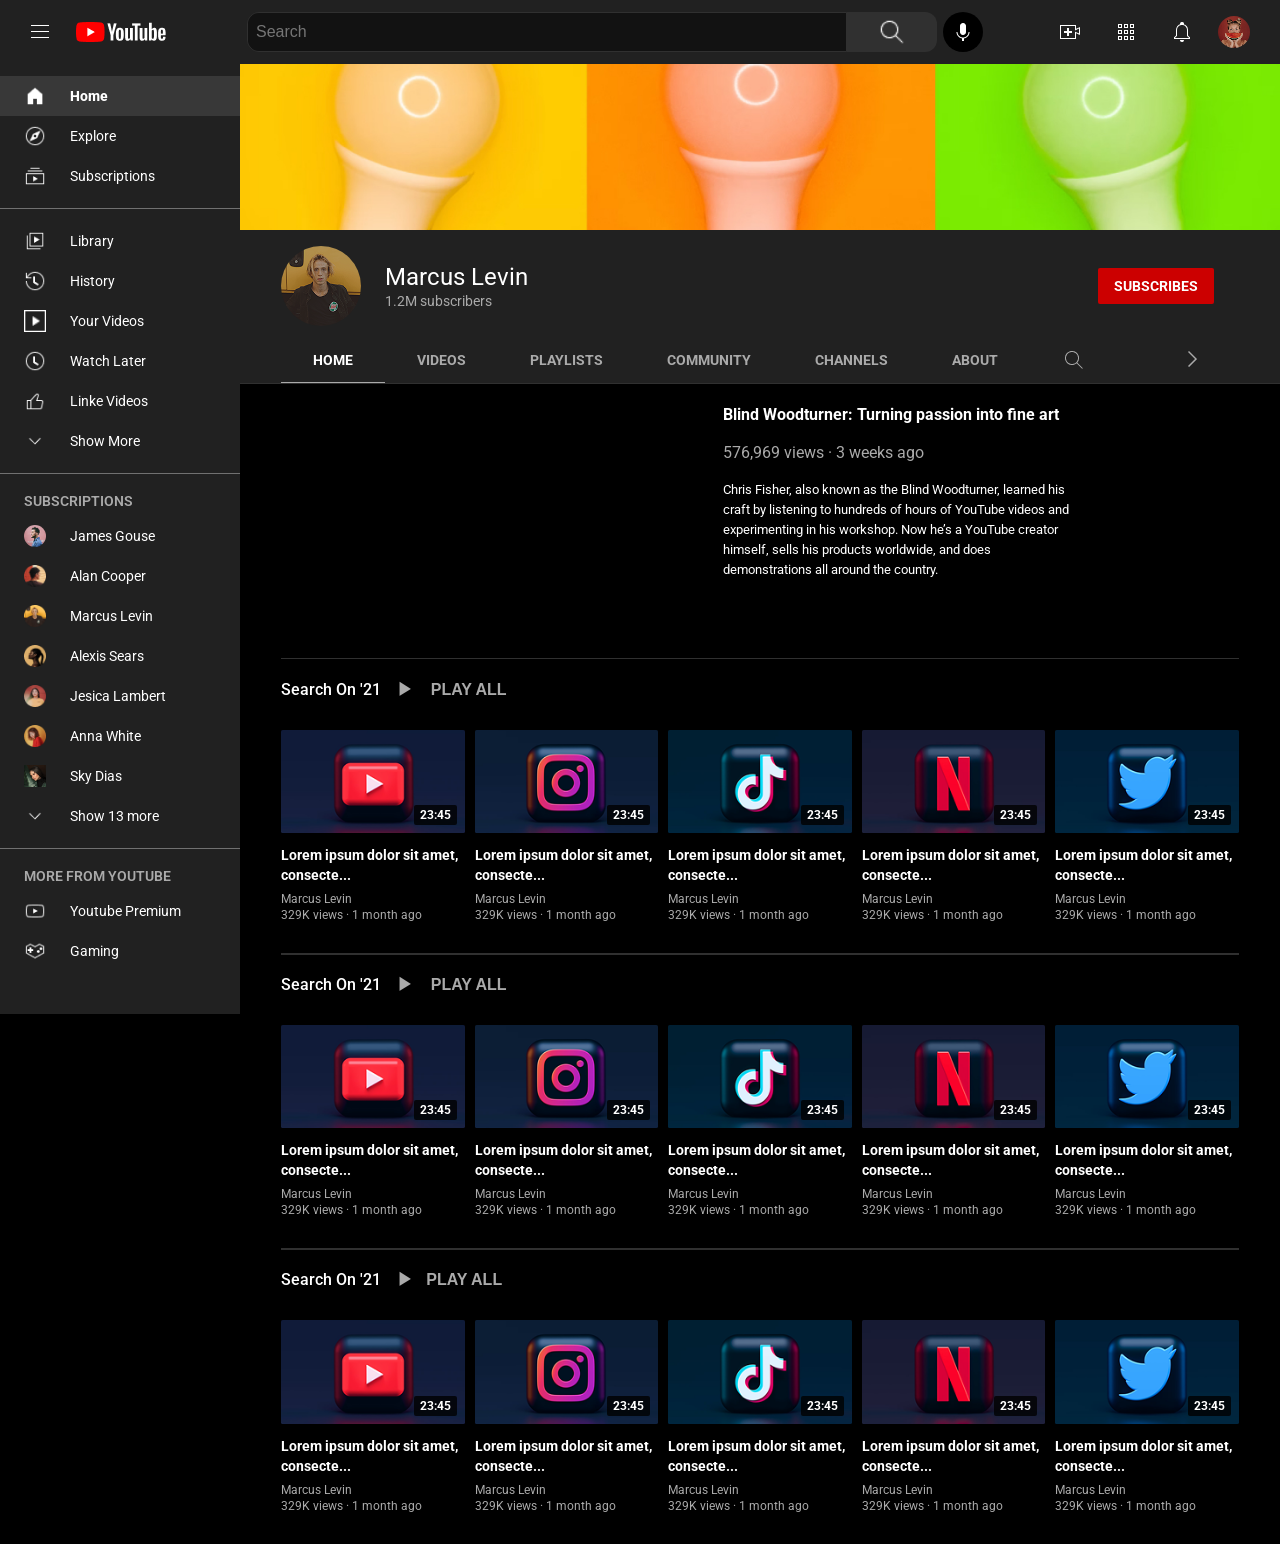
==== commit 7fa1470a: "검색바 수정" ====
--- a/channel.html
+++ b/channel.html
@@ -37,6 +37,7 @@
           <!--  검색 컨테이너 -->
           <div class="header-search-container">
             <div class="header-search">
+              <img src="./images/main/btn-search.png" alt="검색" class="search-focus-icon" />
               <input type="text" placeholder="Search" />
               <!-- 검색 히스토리 -->
               <div class="search-history">
@@ -75,6 +76,7 @@
             <!-- 헤더-오른쪽-네비 -->
             <img src="./images/main/btn-video.png" alt="비디오버튼" class="header-profile header-play" />
             <img src="./images/main/btn-apps.png" alt="앱버튼" class="header-profile" />
+
             <div class="notification-container">
               <input type="checkbox" id="NotificationBtn" class="notification-btn" />
               <label for="NotificationBtn" class="notification-label">
@@ -396,9 +398,16 @@
         <!-- VIDEOS 선택 시 표시할 내용 -->
         <div class="videos-content">
           <section class="playlist">
+            <div class="playlist-header">
+              <h2 class="playlist-title">Videos</h2>
+              <button type="button" class="play-all-btn">▶&nbsp;&nbsp;PLAY ALL</button>
+            </div>
+
             <div class="playlist-content">
               <!-- 비디오 카드 넣는 위치 -->
-              <!-- 여기에 HOME의 video-card를 복사 -->
+
+              <!-- ------------------- 비 디 오 섹 션 0 1 --------------------- -->
+
               <article class="video-card">
                 <div class="video-relative">
                   <img src="./images/img/twitter-img.png" alt="영상 썸네일" />
@@ -448,12 +457,49 @@
                 <p class="video-channel">Marcus Levin</p>
                 <p class="video-meta">329K views · 1 month ago</p>
               </article>
-            </div>
-          </section>
-          <section class="playlist">
-            <div class="playlist-content">
-              <!-- 비디오 카드 넣는 위치 -->
-              <!-- 여기에 HOME의 video-card를 복사 -->
+
+              <!-- ------------------- 비 디 오 섹 션 0 2 --------------------- -->
+
+              <article class="video-card">
+                <div class="video-relative">
+                  <img src="./images/img/tictok-img.png" alt="영상 썸네일" />
+                  <span class="play-time">23:45</span>
+                </div>
+                <h3 class="video-card-title">Lorem ipsum dolor sit amet, consecte...</h3>
+                <p class="video-channel">Marcus Levin</p>
+                <p class="video-meta">329K views · 1 month ago</p>
+              </article>
+
+              <article class="video-card">
+                <div class="video-relative">
+                  <img src="./images/img/instagram-img.png" alt="영상 썸네일" />
+                  <span class="play-time">23:45</span>
+                </div>
+                <h3 class="video-card-title">Lorem ipsum dolor sit amet, consecte...</h3>
+                <p class="video-channel">Marcus Levin</p>
+                <p class="video-meta">329K views · 1 month ago</p>
+              </article>
+
+              <article class="video-card">
+                <div class="video-relative">
+                  <img src="./images/img/youtube-img.png" alt="영상 썸네일" />
+                  <span class="play-time">23:45</span>
+                </div>
+                <h3 class="video-card-title">Lorem ipsum dolor sit amet, consecte...</h3>
+                <p class="video-channel">Marcus Levin</p>
+                <p class="video-meta">329K views · 1 month ago</p>
+              </article>
+
+              <article class="video-card">
+                <div class="video-relative">
+                  <img src="./images/img/Netflix-img.png" alt="영상 썸네일" />
+                  <span class="play-time">23:45</span>
+                </div>
+                <h3 class="video-card-title">Lorem ipsum dolor sit amet, consecte...</h3>
+                <p class="video-channel">Marcus Levin</p>
+                <p class="video-meta">329K views · 1 month ago</p>
+              </article>
+
               <article class="video-card">
                 <div class="video-relative">
                   <img src="./images/img/twitter-img.png" alt="영상 썸네일" />
@@ -463,7 +509,7 @@
                 <p class="video-channel">Marcus Levin</p>
                 <p class="video-meta">329K views · 1 month ago</p>
               </article>
-
+              <!-- ------------------- 비 디 오 섹 션 0 3 --------------------- -->
               <article class="video-card">
                 <div class="video-relative">
                   <img src="./images/img/Netflix-img.png" alt="영상 썸네일" />
@@ -476,6 +522,26 @@
 
               <article class="video-card">
                 <div class="video-relative">
+                  <img src="./images/img/youtube-img.png" alt="영상 썸네일" />
+                  <span class="play-time">23:45</span>
+                </div>
+                <h3 class="video-card-title">Lorem ipsum dolor sit amet, consecte...</h3>
+                <p class="video-channel">Marcus Levin</p>
+                <p class="video-meta">329K views · 1 month ago</p>
+              </article>
+
+              <article class="video-card">
+                <div class="video-relative">
+                  <img src="./images/img/twitter-img.png" alt="영상 썸네일" />
+                  <span class="play-time">23:45</span>
+                </div>
+                <h3 class="video-card-title">Lorem ipsum dolor sit amet, consecte...</h3>
+                <p class="video-channel">Marcus Levin</p>
+                <p class="video-meta">329K views · 1 month ago</p>
+              </article>
+
+              <article class="video-card">
+                <div class="video-relative">
                   <img src="./images/img/tictok-img.png" alt="영상 썸네일" />
                   <span class="play-time">23:45</span>
                 </div>
@@ -487,71 +553,6 @@
               <article class="video-card">
                 <div class="video-relative">
                   <img src="./images/img/instagram-img.png" alt="영상 썸네일" />
-                  <span class="play-time">23:45</span>
-                </div>
-                <h3 class="video-card-title">Lorem ipsum dolor sit amet, consecte...</h3>
-                <p class="video-channel">Marcus Levin</p>
-                <p class="video-meta">329K views · 1 month ago</p>
-              </article>
-
-              <article class="video-card">
-                <div class="video-relative">
-                  <img src="./images/img/youtube-img.png" alt="영상 썸네일" />
-                  <span class="play-time">23:45</span>
-                </div>
-                <h3 class="video-card-title">Lorem ipsum dolor sit amet, consecte...</h3>
-                <p class="video-channel">Marcus Levin</p>
-                <p class="video-meta">329K views · 1 month ago</p>
-              </article>
-            </div>
-          </section>
-          <section class="playlist">
-            <div class="playlist-content">
-              <!-- 비디오 카드 넣는 위치 -->
-              <!-- 여기에 HOME의 video-card를 복사 -->
-              <article class="video-card">
-                <div class="video-relative">
-                  <img src="./images/img/twitter-img.png" alt="영상 썸네일" />
-                  <span class="play-time">23:45</span>
-                </div>
-                <h3 class="video-card-title">Lorem ipsum dolor sit amet, consecte...</h3>
-                <p class="video-channel">Marcus Levin</p>
-                <p class="video-meta">329K views · 1 month ago</p>
-              </article>
-
-              <article class="video-card">
-                <div class="video-relative">
-                  <img src="./images/img/Netflix-img.png" alt="영상 썸네일" />
-                  <span class="play-time">23:45</span>
-                </div>
-                <h3 class="video-card-title">Lorem ipsum dolor sit amet, consecte...</h3>
-                <p class="video-channel">Marcus Levin</p>
-                <p class="video-meta">329K views · 1 month ago</p>
-              </article>
-
-              <article class="video-card">
-                <div class="video-relative">
-                  <img src="./images/img/tictok-img.png" alt="영상 썸네일" />
-                  <span class="play-time">23:45</span>
-                </div>
-                <h3 class="video-card-title">Lorem ipsum dolor sit amet, consecte...</h3>
-                <p class="video-channel">Marcus Levin</p>
-                <p class="video-meta">329K views · 1 month ago</p>
-              </article>
-
-              <article class="video-card">
-                <div class="video-relative">
-                  <img src="./images/img/instagram-img.png" alt="영상 썸네일" />
-                  <span class="play-time">23:45</span>
-                </div>
-                <h3 class="video-card-title">Lorem ipsum dolor sit amet, consecte...</h3>
-                <p class="video-channel">Marcus Levin</p>
-                <p class="video-meta">329K views · 1 month ago</p>
-              </article>
-
-              <article class="video-card">
-                <div class="video-relative">
-                  <img src="./images/img/youtube-img.png" alt="영상 썸네일" />
                   <span class="play-time">23:45</span>
                 </div>
                 <h3 class="video-card-title">Lorem ipsum dolor sit amet, consecte...</h3>
--- a/css/header.css
+++ b/css/header.css
@@ -88,6 +88,12 @@
   box-sizing: border-box;
   align-items: center;
   height: 40px;
+  transition: max-width 0.3s ease;
+}
+
+
+.search-container:focus-within {
+  max-width: 860px;
 }
 
 .header-search {
@@ -98,6 +104,25 @@
   border: 1px solid var(--bg-4);
   border-top-left-radius: 12px;
   border-bottom-left-radius: 12px;
+  overflow: hidden;
+}
+
+.header-search:focus-within {
+  outline: 0.05px solid var(--hover);
+}
+
+
+.search-focus-icon {
+  position: absolute;
+  left: 12px;
+  top: 50%;
+  transform: translateY(-50%);
+  width: 24px;
+  height: 24px;
+  opacity: 0;
+  visibility: hidden;
+  transition: opacity 0.3s ease, visibility 0.3s ease;
+  pointer-events:none;
 }
 
 .header-search input {
@@ -109,12 +134,20 @@
   height: 100%;
   padding: 8px;
   background: #121212;
-  border-top-left-radius: 12px;
-  border-bottom-left-radius: 12px;
-}
-
-.header-search:focus {
-  outline: 0.05px solid var(--hover);
+  transition: padding 0.3s ease;
+}
+
+.header-search input:focus {
+  outline: none;
+}
+
+.header-search:focus-within .search-focus-icon {
+  opacity: 1;
+  visibility: visible;
+}
+
+.header-search:focus-within input {
+  padding-left: 40px;
 }
 
 .header-search-container {
@@ -163,7 +196,7 @@
 /*=======================
 2-4-1.헤더 검색창 히스토리
 =======================*/
-.header-search input:focus ~ .search-history {
+.header-search:focus-within .search-history {
   display: block;
 }
 
@@ -213,7 +246,7 @@
 }
 
 /*=======================
-2-5.헤더 모바일 검색창용
+2-4-2.헤더 모바일 검색창용
 =======================*/
 .mobile-search-container {
   display: none;
@@ -241,6 +274,7 @@
 2-6.헤더 마이크
 =======================*/
 .header-mic-container {
+  position: relative;
   display: flex;
   align-items: center;
   justify-content: center;
@@ -262,11 +296,36 @@
   background: var(--hover);
 }
 
+.header-mic-container::after {
+  content: "음성으로 검색";
+  position: absolute;
+  top: calc(100% + 8px);
+  left: 50%;
+  transform: translateX(-50%);
+  padding: 7px 12px;
+  background: #3f3f3f;
+  color: var(--text);
+  font-size: 0.8125rem;
+  line-height: 1;
+  border-radius: 6px;
+  white-space: nowrap;
+  pointer-events: none;
+  opacity: 0;
+  visibility: hidden;
+  transition: opacity 0.3s ease, visibility 0.3s ease;
+  z-index: 1001;
+}
+
+.header-mic-container:hover::after {
+  opacity: 1;
+  visibility: visible;
+}
+
 /*=======================
 2-7.헤더 네비
 =======================*/
 .header-nav {
-  width: 208px;
+  min-width: 230px;
   height: 40px;
 }
 
@@ -281,6 +340,7 @@
 
 .header-notification {
   border-radius: 50%;
+  display: block;
 }
 
 .header-notification-setting{
@@ -293,28 +353,100 @@
   background: var(--hover);
 }
 
-
-.header-notification:hover {
-  background: var(--hover);
-  cursor: pointer;
-}
-
 .notification-btn {
   display: none;
 }
+
 .notification-container {
   position: relative;
 }
+
 .notification-label {
-  display: flex;
-  /* cursor: pointer; */
-  border-radius: 50%;
+  position: relative;
+  display: flex;
+  align-items: center;
+  justify-content: center;
+  border-radius: 50%;
+  cursor: pointer;
+}
+
+.header-notification:hover {
+  background: var(--hover);
+  cursor: pointer;
+}
+
+.notification-label::after {
+  content: "알림";
+  position: absolute;
+  top: calc(100% + 8px);
+  left: 50%;
+  transform: translateX(-50%);
+  padding: 7px 12px;
+  background: #3f3f3f;
+  color: var(--text);
+  font-size: 0.8125rem;
+  line-height: 1;
+  border-radius: 6px;
+  white-space: nowrap;
+  pointer-events: none;
+  opacity: 0;
+  visibility: hidden;
+  transition: opacity 0.3s ease, visibility 0.3s ease;
+  z-index: 1001;
+}
+
+.notification-label:hover::after {
+  opacity: 1;
+  visibility: visible;
+}
+
+.notification-btn:checked ~ .notification-label::after {
+  opacity: 0;
+  visibility: hidden;
+}
+
+.header-icon-tooltip {
+  position: relative;
+  display: flex;
+  align-items: center;
+  justify-content: center;
+  border-radius: 50%;
+  cursor: pointer;
+}
+
+.header-icon-tooltip .header-profile:hover {
+  background: var(--hover);
+}
+
+.header-icon-tooltip::after {
+  content: attr(data-tooltip);
+  position: absolute;
+  top: calc(100% + 8px);
+  left: 50%;
+  transform: translateX(-50%);
+  padding: 7px 12px;
+  background: #3f3f3f;
+  color: var(--text);
+  font-size: 0.8125rem;
+  line-height: 1;
+  border-radius: 6px;
+  white-space: nowrap;
+  pointer-events: none;
+  opacity: 0;
+  visibility: hidden;
+  transition: opacity 0.3s ease, visibility 0.3s ease;
+  z-index: 1001;
+}
+
+.header-icon-tooltip:hover::after {
+  opacity: 1;
+  visibility: visible;
 }
 
 .notification-dropdown {
   display: none;
   position: absolute;
-  top: calc(100vh-10px);
+  top: 44px;
   right: 0;
   min-width: 300px;
   min-height: 500px;
@@ -389,8 +521,8 @@
 .profile-dropdown {
   display: none;
   position: absolute;
-  top: 0;
-  right: 40px;
+  top: 42px;
+  right: 0;
   min-width: 200px;
   background: var(--bg-4);
   border-radius: 12px;
@@ -679,6 +811,15 @@
 4-2.반응형(모바일)
 =======================*/
 @media (max-width: 768px) {
+
+  .header-nav{
+    width: auto;
+  }
+  .header-nav-container{
+    gap: 12px;
+    margin-right: 15px;
+  }
+
   .container:not(.page-video) {
     grid-template-columns: 1fr;
     grid-template-areas:
--- a/css/channel.css
+++ b/css/channel.css
@@ -72,7 +72,7 @@
 }
 /* 채널 :: 구독자수 */
 .channel-subscribers {
-  margin-top: 0.3125rem;
+  margin-top: 5px;
   font-size: 0.875rem;
   color: var(--text-2);
 }
@@ -276,24 +276,24 @@
 
 /* 채널 :: 오른쪽 | 영상 설명 */
 .video-description {
-  width: 25rem;
+  width: 400px;
   height: auto; /* 기존 고정 높이 제거 */
   padding-bottom: 0; /* 아래 여백 제거 */
   flex: none;
-  line-height: 1.6rem;
+  line-height: 25.6px;
 }
 .video-title {
-  margin: 0 0 0.875rem;
+  margin: 0 0 14px;
 
   font-size: 1rem;
   font-weight: 700;
-  line-height: 1.375rem;
+  line-height: 22px;
 
   cursor: pointer;
 }
 
 .video-time {
-  margin: 0 0 0.875rem;
+  margin: 0 0 14px;
   color: var(--text-2);
 }
 
@@ -301,7 +301,7 @@
   margin: 0;
 
   font-size: 0.825rem;
-  line-height: 1.25rem;
+  line-height: 20px;
 }
 
 /* ===================== 섹션 :: 1 , 2 , 3 공 통 ===================== */
@@ -314,8 +314,8 @@
 
 .playlist-header {
   position: relative;
-  padding-top: 1.5rem;
-  margin-bottom: 2rem;
+  padding-top: 24px;
+  margin-bottom: 32px;
   display: flex;
   align-items: center;
   gap: 16px;
@@ -329,15 +329,25 @@
   left: 0;
   right: 0;
 
-  height: 0.1rem;
+  height: 1.6px;
   background: var(--bg-4);
 }
 .playlist-title {
   font-size: 1rem;
   font-weight: 500;
-  gap: 1rem;
+  gap: 16px;
+  margin: 0;
+  line-height: 1;
 }
 .play-all-btn {
+  display: flex;
+  align-items: center;
+  gap: 10px;
+
+  margin: 0;
+  padding: 0;
+  line-height: 1;
+
   color: var(--text-2);
   font-size: 1rem;
   font-weight: 700;
@@ -370,7 +380,7 @@
 
 .video-relative {
   position: relative;
-  margin-bottom: 0.75rem;
+  margin-bottom: 12px;
 }
 
 .video-card img {
@@ -378,7 +388,7 @@
   aspect-ratio: 16 / 9;
   height: auto;
   object-fit: cover;
-  border-radius: 0.1rem;
+  border-radius: 1.6px;
   margin-bottom: 0;
   cursor: pointer;
   display: block;
@@ -399,10 +409,10 @@
 }
 
 .video-card-title {
-  margin-bottom: 0.5rem;
+  margin-bottom: 8px;
   font-size: 0.875rem;
   font-weight: 700;
-  line-height: 1.25rem;
+  line-height: 20px;
   cursor: pointer;
 }
 /* 섹션 :: name | views | days */
@@ -413,7 +423,7 @@
 }
 
 .video-channel {
-  margin-bottom: 0.25rem;
+  margin-bottom: 4px;
 }
 
 /* 포인터 올렸을때 흰색으로 */
@@ -571,8 +581,8 @@
   }
 
   .btn-subscribes:hover::before {
-    width: 700px;
-    height: 700px;
+    width: 800px;
+    height: 800px;
   }
 
   nav.channel-toolbar {
@@ -625,21 +635,65 @@
 }
 
 /* ====================================== T A P ===================================== */
+
+/* ======================== HOME / VIDEOS 탭 전환 ======================== */
+
+/* 라디오 버튼은 화면에서 숨김 */
 .tab-radio {
-  position: absolute; /* 라디오 버튼을 화면에서 숨김 */
+  position: absolute;
   opacity: 0;
   pointer-events: none;
 }
 
+/* HOME와 VIDEOS 콘텐츠는 기본적으로 모두 숨김 */
 .home-content,
 .videos-content {
-  display: none; /* 두 화면을 기본적으로 숨김 */
-}
-
+  display: none;
+}
+
+/* HOME 탭이 선택되면 기존 채널 콘텐츠 표시 */
 #tab-home:checked ~ .home-content {
-  display: block; /* HOME 선택 시 기존 내용 표시 */
-}
-
+  display: block;
+}
+
+/* HOME 탭에서는 새로 추가한 VIDEOS 콘텐츠 숨김 */
+#tab-home:checked ~ .videos-content {
+  display: none;
+}
+/* VIDEOS 탭이 선택되면 새로 추가한 비디오 콘텐츠 표시 */
 #tab-videos:checked ~ .videos-content {
-  display: block; /* VIDEOS 선택 시 영상 목록 표시 */
-}
+  display: block;
+}
+
+/* ====================================== VIDEOS 탭: PC에서 5개씩 3줄 */
+.videos-content .playlist-content {
+  display: grid;
+  grid-template-columns: repeat(5, minmax(0, 1fr));
+  /* 가로 간격 10px, 세로 간격 32px */
+  column-gap: 10px;
+  row-gap: 32px;
+}
+.videos-content .video-card {
+  width: 100%;
+}
+
+/* 태블릿 */
+@media (max-width: 1024px) {
+  .videos-content .playlist-content {
+    grid-template-columns: repeat(2, minmax(0, 1fr));
+    gap: 24px 12px;
+  }
+}
+
+/* 모바일 */
+@media (max-width: 767px) {
+  .videos-content .playlist-content {
+    grid-template-columns: 1fr;
+    row-gap: 24px;
+  }
+}
+
+/* VIDEOS 탭의 제목 위 구분선 제거 */
+.videos-content .playlist-header::before {
+  display: none;
+}
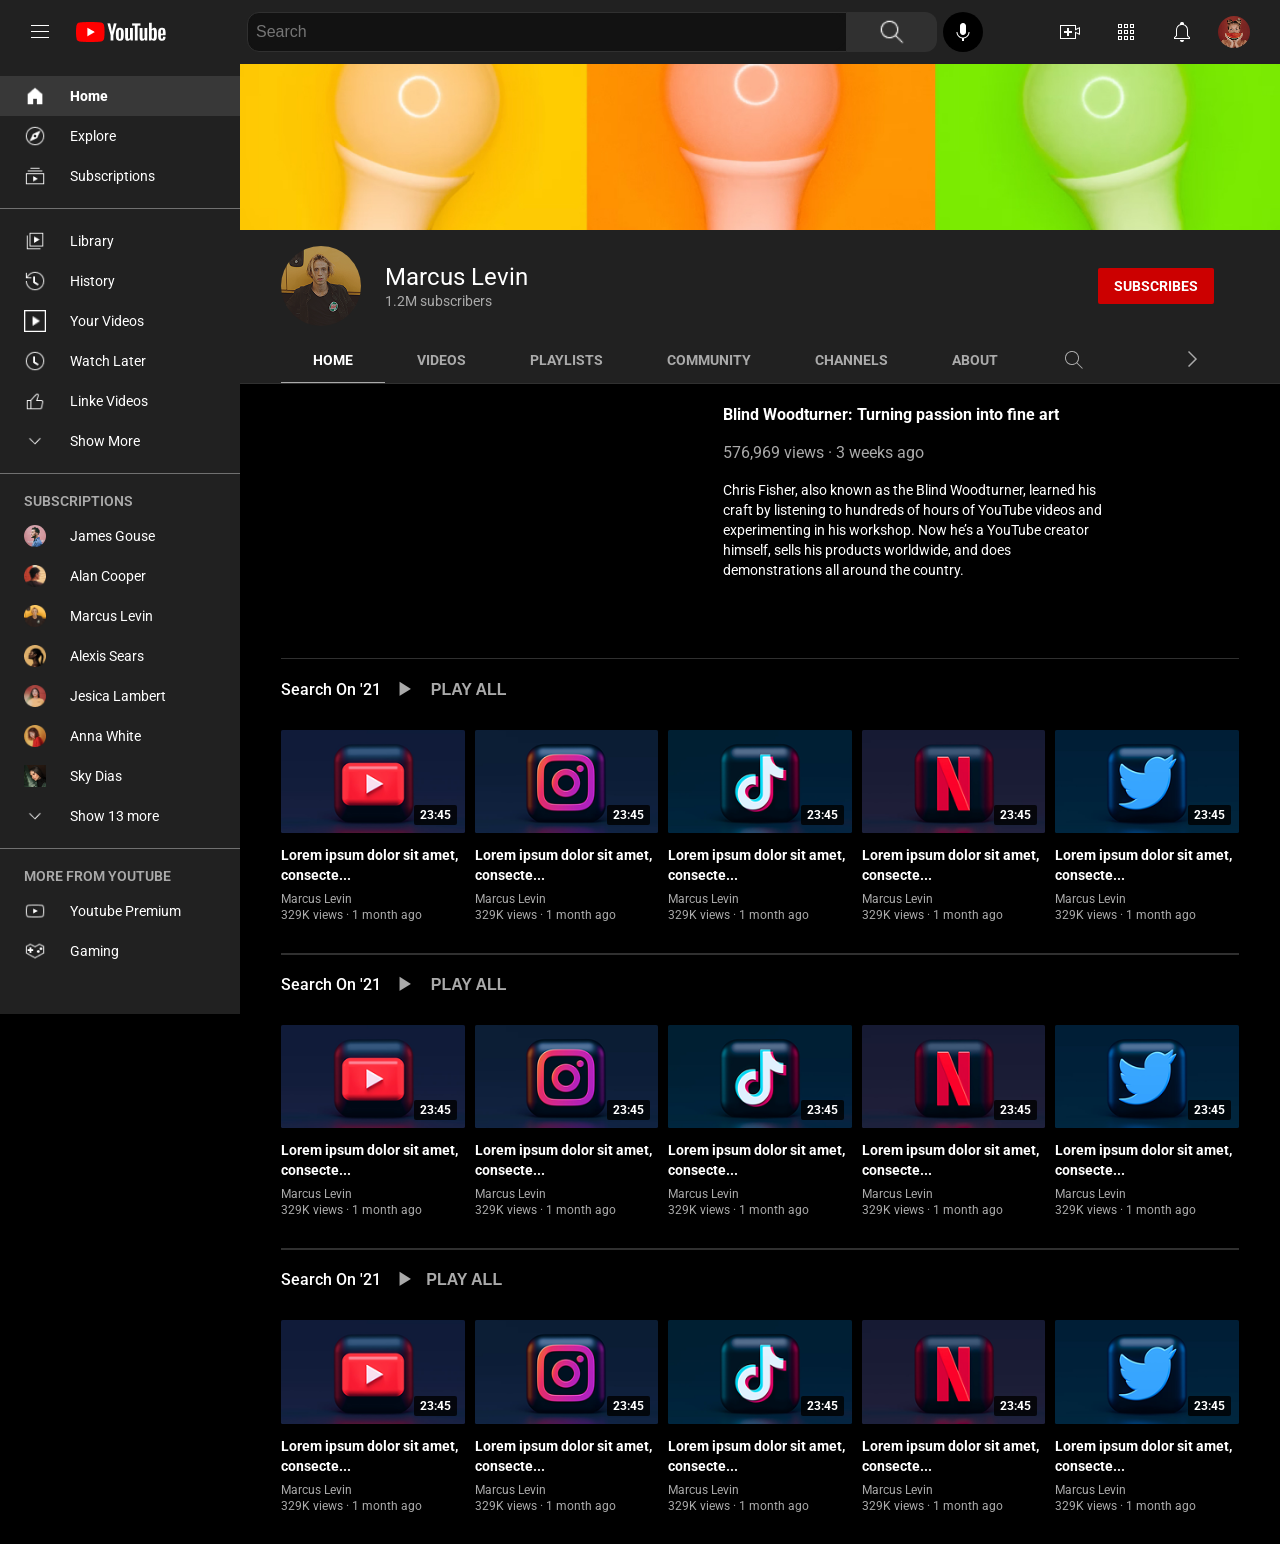
==== commit 2ada3fd3: "전체 페이지 링크 연결" ====
--- a/channel.html
+++ b/channel.html
@@ -28,7 +28,9 @@
           <label for="CheckBox" class="hamburger-label">
             <img src="./images/main/icon-hamburger.png" alt="햄버거버튼" />
           </label>
-          <img src="./images/main/Logo.png" alt="로고" class="logo-img" />
+          <a href="./index.html">
+            <img src="./images/main/Logo.png" alt="로고" class="logo-img" />
+          </a>
         </div>
         <!-- 헤더 검색 컨테이너 -->
         <div class="search-container">
@@ -409,13 +411,15 @@
               <!-- ------------------- 비 디 오 섹 션 0 1 --------------------- -->
 
               <article class="video-card">
-                <div class="video-relative">
-                  <img src="./images/img/twitter-img.png" alt="영상 썸네일" />
-                  <span class="play-time">23:45</span>
-                </div>
-                <h3 class="video-card-title">Lorem ipsum dolor sit amet, consecte...</h3>
-                <p class="video-channel">Marcus Levin</p>
-                <p class="video-meta">329K views · 1 month ago</p>
+                <a href="./video.html">
+                  <div class="video-relative">
+                    <img src="./images/img/twitter-img.png" alt="영상 썸네일" />
+                    <span class="play-time">23:45</span>
+                  </div>
+                  <h3 class="video-card-title">Lorem ipsum dolor sit amet, consecte...</h3>
+                  <p class="video-channel">Marcus Levin</p>
+                  <p class="video-meta">329K views · 1 month ago</p>
+                </a>
               </article>
 
               <article class="video-card">
--- a/css/header.css
+++ b/css/header.css
@@ -90,7 +90,6 @@
   height: 40px;
   transition: max-width 0.3s ease;
 }
-
 
 .search-container:focus-within {
   max-width: 860px;
@@ -104,13 +103,11 @@
   border: 1px solid var(--bg-4);
   border-top-left-radius: 12px;
   border-bottom-left-radius: 12px;
-  overflow: hidden;
 }
 
 .header-search:focus-within {
   outline: 0.05px solid var(--hover);
 }
-
 
 .search-focus-icon {
   position: absolute;
@@ -121,8 +118,10 @@
   height: 24px;
   opacity: 0;
   visibility: hidden;
-  transition: opacity 0.3s ease, visibility 0.3s ease;
-  pointer-events:none;
+  transition:
+    opacity 0.3s ease,
+    visibility 0.3s ease;
+  pointer-events: none;
 }
 
 .header-search input {
@@ -134,6 +133,7 @@
   height: 100%;
   padding: 8px;
   background: #121212;
+  border-radius: 15px;
   transition: padding 0.3s ease;
 }
 
@@ -208,7 +208,7 @@
   left: 0;
   top: calc(100% + 2px);
   border-radius: 15px;
-  z-index: 2;
+  z-index: 1000;
   background-color: var(--bg);
 }
 
@@ -312,7 +312,9 @@
   pointer-events: none;
   opacity: 0;
   visibility: hidden;
-  transition: opacity 0.3s ease, visibility 0.3s ease;
+  transition:
+    opacity 0.3s ease,
+    visibility 0.3s ease;
   z-index: 1001;
 }
 
@@ -335,7 +337,6 @@
   align-items: center;
   height: 100%;
   margin-right: 30px;
-  
 }
 
 .header-notification {
@@ -343,13 +344,13 @@
   display: block;
 }
 
-.header-notification-setting{
+.header-notification-setting {
   cursor: pointer;
   border-radius: 50%;
   padding: 5px;
 }
 
-.header-notification-setting:hover{
+.header-notification-setting:hover {
   background: var(--hover);
 }
 
@@ -391,7 +392,9 @@
   pointer-events: none;
   opacity: 0;
   visibility: hidden;
-  transition: opacity 0.3s ease, visibility 0.3s ease;
+  transition:
+    opacity 0.3s ease,
+    visibility 0.3s ease;
   z-index: 1001;
 }
 
@@ -434,7 +437,9 @@
   pointer-events: none;
   opacity: 0;
   visibility: hidden;
-  transition: opacity 0.3s ease, visibility 0.3s ease;
+  transition:
+    opacity 0.3s ease,
+    visibility 0.3s ease;
   z-index: 1001;
 }
 
@@ -501,8 +506,6 @@
   background: var(--hover);
 }
 
-
-
 .profile-btn {
   display: none;
 }
@@ -549,15 +552,15 @@
   background: var(--hover);
 }
 
-.header-profile-name a{
+.header-profile-name a {
   cursor: auto;
 }
 
-.header-profile-name a:hover{
+.header-profile-name a:hover {
   background: inherit;
 }
 
-.header-profile-img{
+.header-profile-img {
   cursor: auto;
 }
 
@@ -603,6 +606,14 @@
   height: 40px;
   padding: 0 24px;
   cursor: pointer;
+}
+
+.aside-nav-item a {
+  display: flex;
+  gap: 24px;
+  height: 40px;
+  align-items: center;
+  color: var(--text);
 }
 
 .aside-nav-item p:not(.item-show) {
@@ -811,11 +822,10 @@
 4-2.반응형(모바일)
 =======================*/
 @media (max-width: 768px) {
-
-  .header-nav{
+  .header-nav {
     width: auto;
   }
-  .header-nav-container{
+  .header-nav-container {
     gap: 12px;
     margin-right: 15px;
   }
--- a/css/channel.css
+++ b/css/channel.css
@@ -300,7 +300,7 @@
 .video-desc {
   margin: 0;
 
-  font-size: 0.825rem;
+  font-size: 0.875rem;
   line-height: 20px;
 }
 
@@ -413,6 +413,7 @@
   font-size: 0.875rem;
   font-weight: 700;
   line-height: 20px;
+  color: var(--text);
   cursor: pointer;
 }
 /* 섹션 :: name | views | days */
@@ -696,4 +697,4 @@
 /* VIDEOS 탭의 제목 위 구분선 제거 */
 .videos-content .playlist-header::before {
   display: none;
-}+}
